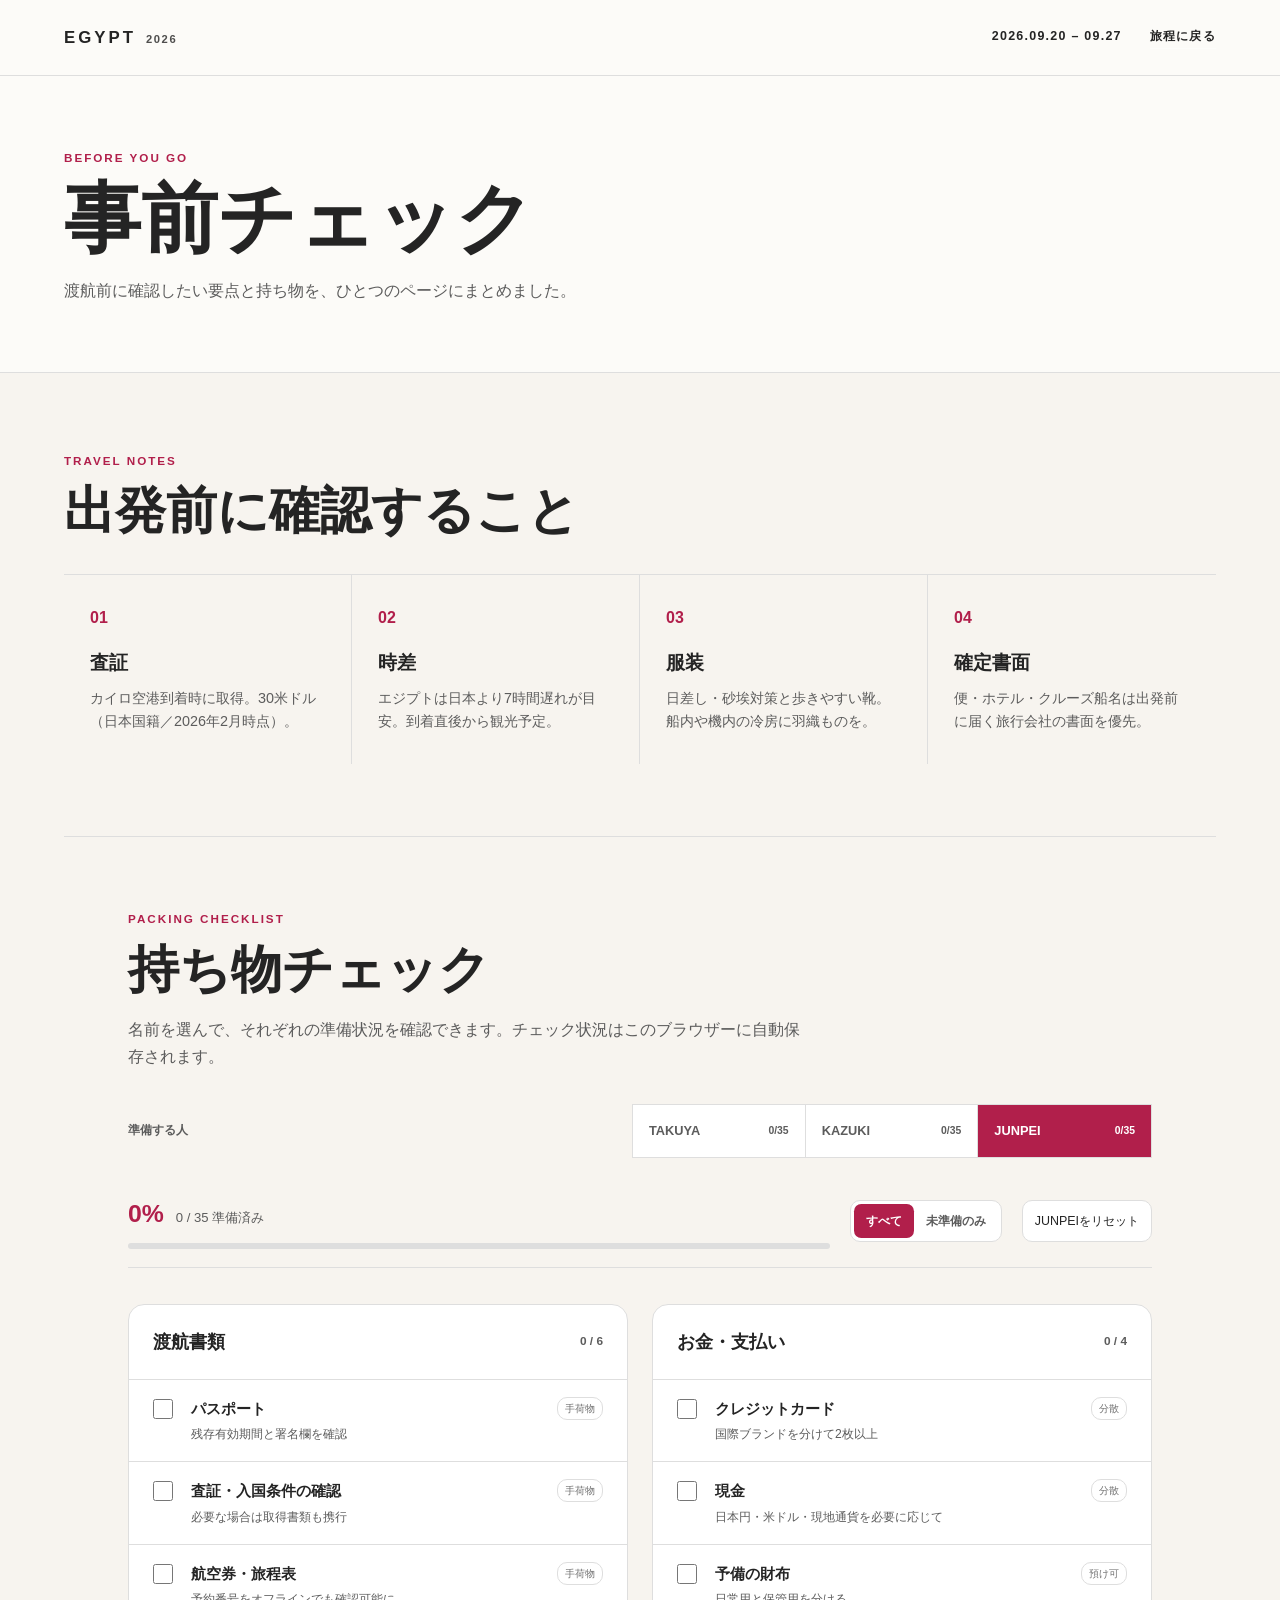
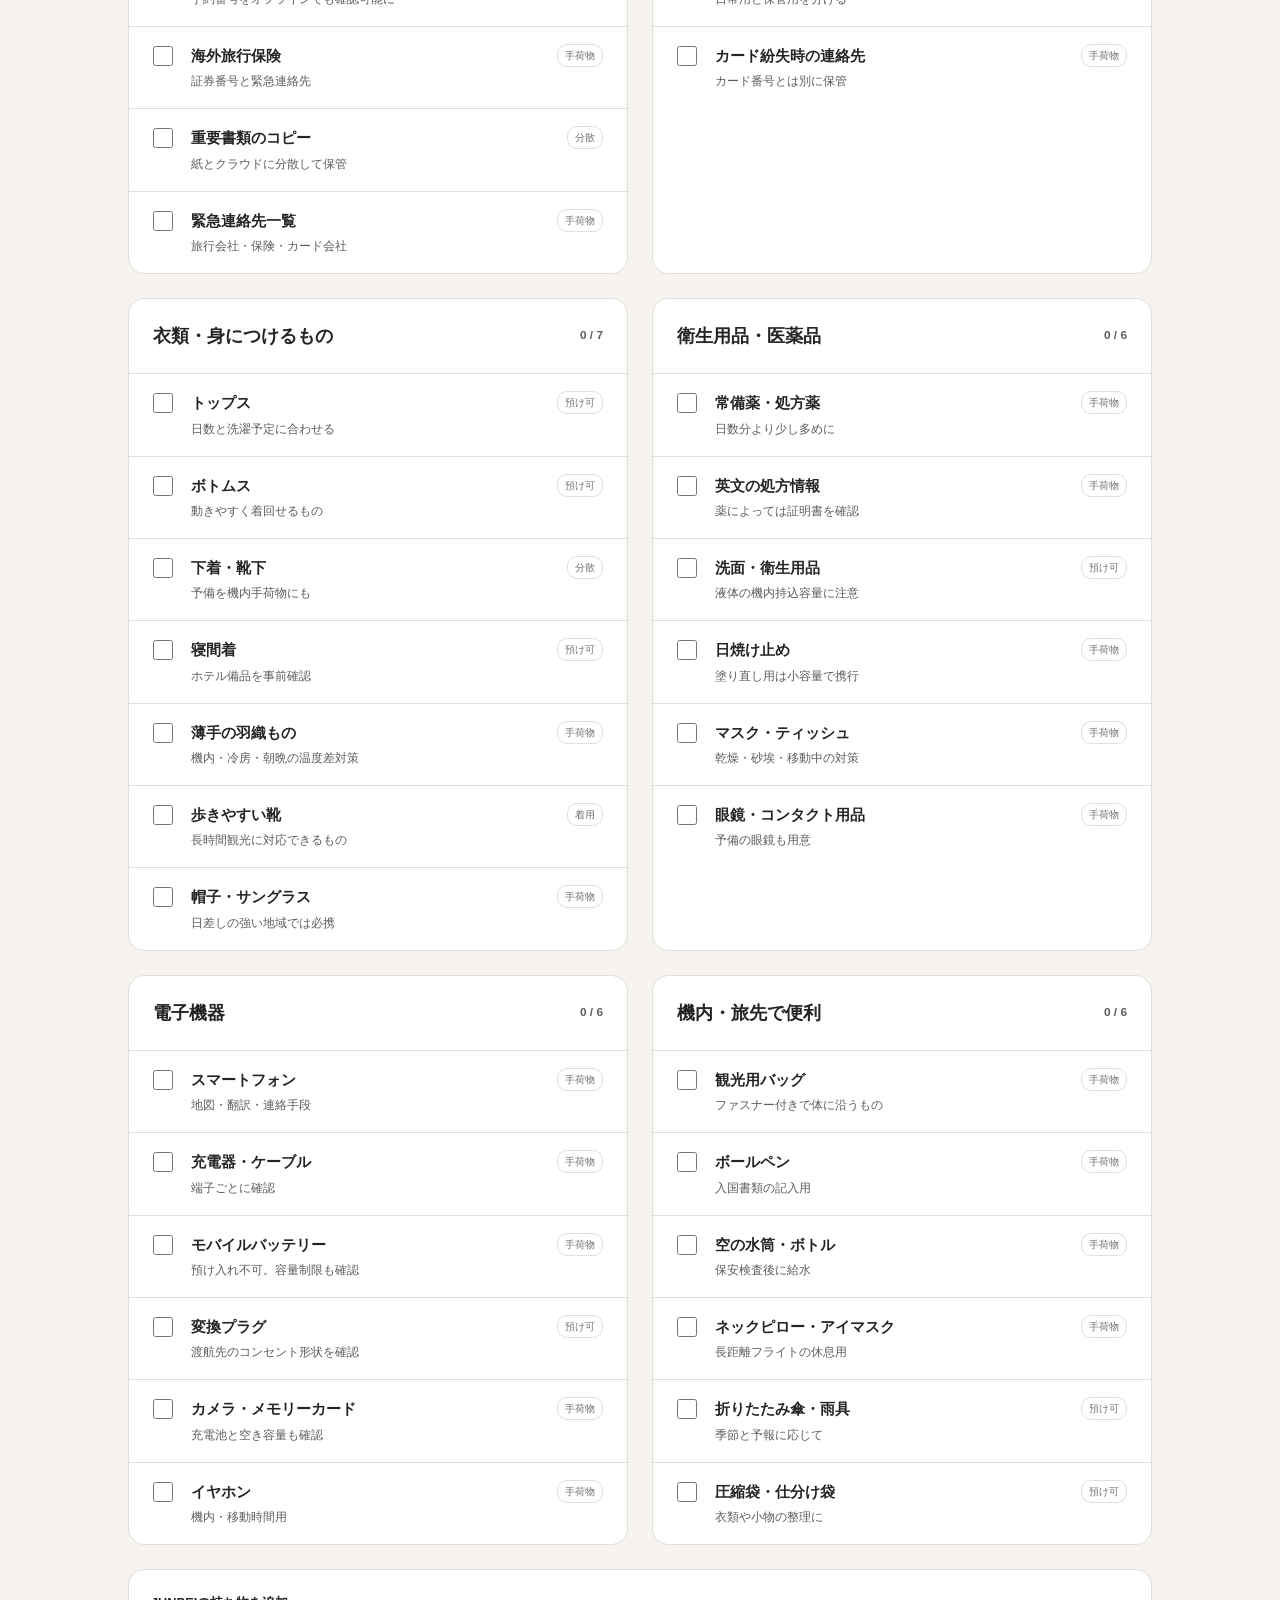
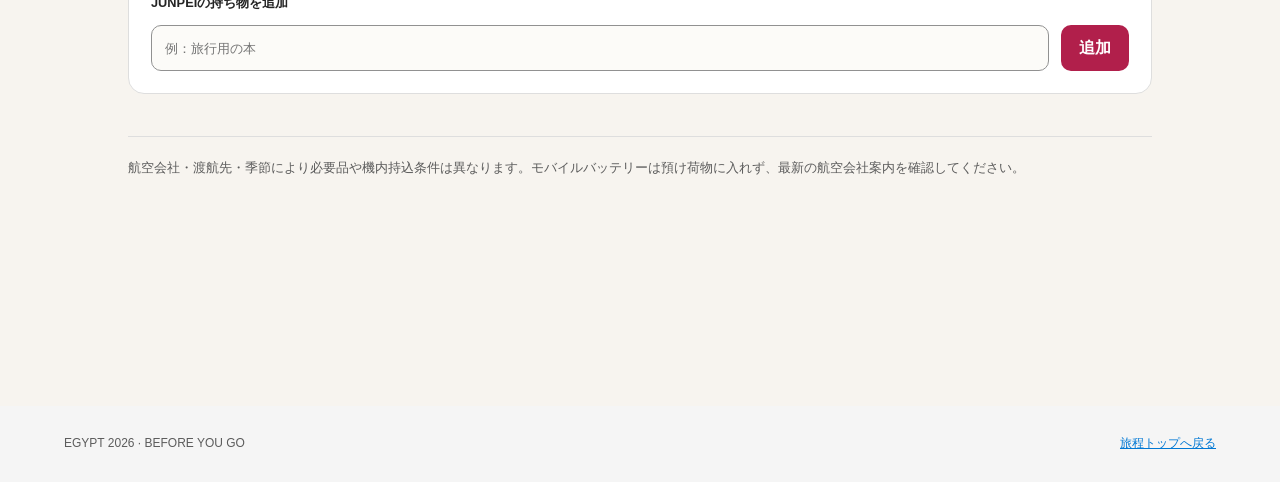
==== checklist.html @ bbb4e074 "Fix nested checklist section spacing" ====
<!doctype html>
<html lang="ja">
<head>
  <meta charset="UTF-8">
  <meta name="viewport" content="width=device-width, initial-scale=1.0">
  <meta name="theme-color" content="#f7f4ef">
  <meta name="apple-mobile-web-app-capable" content="yes">
  <meta name="apple-mobile-web-app-status-bar-style" content="default">
  <link rel="icon" type="image/png" sizes="32x32" href="assets/icons/favicon-32.png">
  <link rel="icon" type="image/png" sizes="48x48" href="assets/icons/favicon-48.png">
  <link rel="apple-touch-icon" sizes="180x180" href="assets/icons/apple-touch-icon.png">
  <link rel="manifest" href="site.webmanifest">
  <title>事前チェック | Egypt 2026</title>
  <style>
    :root {
      color-scheme: light;
      --cp-bg: #f7f4ef;
      --cp-bg-elevated: #fcfbf8;
      --cp-surface: #ffffff;
      --cp-surface-soft: #f5f5f5;
      --cp-border: #dedede;
      --cp-border-strong: #919191;
      --cp-text: #242424;
      --cp-text-muted: #5c5c5c;
      --cp-text-soft: #6f6f6f;
      --cp-accent: #b11f4b;
      --cp-accent-hover: #9a1a41;
      --cp-accent-soft: rgba(177, 31, 75, 0.08);
      --cp-accent-fg: #ffffff;
      --cp-success: #16a34a;
      --cp-danger: #dc2626;
      --cp-warning: #f59e0b;
      --cp-link: #0078d4;
      --cp-shadow: 0 18px 48px rgba(0, 0, 0, 0.12);
      --cp-overlay: rgba(255, 255, 255, 0.8);
      --cp-panel: rgba(255, 255, 255, 0.86);
      --cp-panel-strong: rgba(255, 255, 255, 0.96);
      --cp-sheen: rgba(255, 255, 255, 0.55);
      --cp-highlight: rgba(177, 31, 75, 0.12);
    }
  </style>
  <link rel="stylesheet" href="styles.css?v=20260817-7">
  <script src="checklist.js" defer></script>
</head>
<body class="checklist-page">
  <header class="checklist-header">
    <nav class="topbar" aria-label="メインナビゲーション">
      <a class="brand" href="index.html"><span>EGYPT</span><small>2026</small></a>
      <div class="topbar-meta">
        <span>2026.09.20 – 09.27</span>
        <a class="topbar-link" href="index.html#itinerary">旅程に戻る</a>
      </div>
    </nav>
    <div class="checklist-title">
      <p class="eyebrow">BEFORE YOU GO</p>
      <h1>事前チェック</h1>
      <p>渡航前に確認したい要点と持ち物を、ひとつのページにまとめました。</p>
    </div>
  </header>

  <main class="checklist-main">
    <section class="preflight-notes" aria-labelledby="preflight-title">
      <div class="section-heading compact">
        <p class="eyebrow">TRAVEL NOTES</p>
        <h2 id="preflight-title">出発前に確認すること</h2>
      </div>
      <div class="essential-grid">
        <article><span>01</span><h3>査証</h3><p>カイロ空港到着時に取得。30米ドル（日本国籍／2026年2月時点）。</p></article>
        <article><span>02</span><h3>時差</h3><p>エジプトは日本より7時間遅れが目安。到着直後から観光予定。</p></article>
        <article><span>03</span><h3>服装</h3><p>日差し・砂埃対策と歩きやすい靴。船内や機内の冷房に羽織ものを。</p></article>
        <article><span>04</span><h3>確定書面</h3><p>便・ホテル・クルーズ船名は出発前に届く旅行会社の書面を優先。</p></article>
      </div>
    </section>

    <section class="packing-checklist" aria-labelledby="packing-title">
      <div class="section-heading compact checklist-section-heading">
        <p class="eyebrow">PACKING CHECKLIST</p>
        <h2 id="packing-title">持ち物チェック</h2>
        <p>名前を選んで、それぞれの準備状況を確認できます。チェック状況はこのブラウザーに自動保存されます。</p>
      </div>
    <div class="traveler-selector">
      <span>準備する人</span>
      <div class="traveler-tabs" id="traveler-tabs" role="tablist" aria-label="準備する人を選択">
        <button type="button" role="tab" data-person="takuya">TAKUYA <small></small></button>
        <button type="button" role="tab" data-person="kazuki">KAZUKI <small></small></button>
        <button type="button" role="tab" data-person="junpei">JUNPEI <small></small></button>
      </div>
    </div>
    <div class="checklist-toolbar" id="packing-panel" role="tabpanel">
      <div class="progress">
        <div class="progress-copy"><strong id="progress-percent">0%</strong><span id="progress-count">0 / 0 準備済み</span></div>
        <div class="progress-track" aria-hidden="true"><div class="progress-bar" id="progress-bar"></div></div>
      </div>
      <div class="filter-group" aria-label="表示の絞り込み">
        <button class="filter-button" type="button" data-filter="all" aria-pressed="true">すべて</button>
        <button class="filter-button" type="button" data-filter="remaining" aria-pressed="false">未準備のみ</button>
      </div>
      <button class="reset-button" type="button" id="reset-checklist">リセット</button>
    </div>

    <div class="checklist-grid" id="checklist-grid"></div>
    <p class="empty-state" id="empty-state">すべて準備できました。</p>

    <form class="custom-panel" id="custom-form">
      <label for="custom-item" id="custom-label">自分用の持ち物を追加</label>
      <input id="custom-item" name="customItem" type="text" maxlength="50" placeholder="例：旅行用の本" autocomplete="off">
      <button class="add-button" type="submit">追加</button>
    </form>

    <p class="checklist-note">航空会社・渡航先・季節により必要品や機内持込条件は異なります。モバイルバッテリーは預け荷物に入れず、最新の航空会社案内を確認してください。</p>
    </section>
  </main>

  <footer>
    <p>EGYPT 2026 · BEFORE YOU GO</p>
    <p><a href="index.html">旅程トップへ戻る</a></p>
  </footer>
</body>
</html>
---- styles.css ----
* { box-sizing: border-box; }
:root { --page-gutter: max(24px, 5vw, calc((100vw - 1280px) / 2)); }
html { scroll-behavior: smooth; }
body {
  margin: 0;
  background: var(--cp-bg);
  color: var(--cp-text);
  font-family: "Segoe UI", Aptos, Calibri, -apple-system, BlinkMacSystemFont, sans-serif;
  line-height: 1.65;
}
button, a { font: inherit; }
button { color: inherit; }
a { color: inherit; }
img { display: block; max-width: 100%; }

.hero {
  position: relative;
  min-height: min(760px, 92vh);
  overflow: hidden;
  background: var(--cp-bg-elevated) url("assets/pyramids.jpg") center 42% / cover no-repeat;
  color: var(--cp-accent-fg);
}
.hero-shade {
  position: absolute;
  inset: 0;
  background: linear-gradient(90deg, var(--cp-overlay), transparent), linear-gradient(0deg, var(--cp-overlay), transparent);
  mix-blend-mode: multiply;
}
.topbar {
  position: relative;
  z-index: 2;
  display: flex;
  align-items: center;
  justify-content: space-between;
  min-height: 76px;
  padding: 0 var(--page-gutter);
  border-bottom: 1px solid var(--cp-sheen);
}
.brand { display: inline-flex; align-items: baseline; gap: 10px; text-decoration: none; font-weight: 800; }
.brand span { font-size: 1.05rem; letter-spacing: .18em; }
.brand small { font-size: .7rem; letter-spacing: .14em; opacity: .8; }
.topbar-meta { display: flex; gap: 28px; font-size: .78rem; font-weight: 700; letter-spacing: .1em; }
.topbar-link { padding-bottom: 2px; border-bottom: 1px solid var(--cp-sheen); text-decoration: none; }
.topbar-link:hover { border-color: var(--cp-accent-fg); }
.hero-content {
  position: relative;
  z-index: 2;
  width: min(calc(680px + var(--page-gutter)), 58vw);
  margin-left: auto;
  padding: clamp(28px, 4vh, 44px) var(--page-gutter) 140px 0;
  text-align: right;
}
.eyebrow { margin: 0 0 12px; color: var(--cp-accent); font-size: .73rem; font-weight: 800; letter-spacing: .17em; }
.hero .eyebrow { color: var(--cp-accent-fg); }
.hero h1 { margin: 0; font-size: clamp(4rem, 8vw, 7.4rem); line-height: .92; letter-spacing: 0; }
.hero h1 span { display: block; white-space: nowrap; }
.hero-copy { margin: 16px 0 0; font-size: clamp(1rem, 1.7vw, 1.35rem); font-weight: 600; line-height: 1.45; }
.hero-stats {
  position: absolute;
  z-index: 3;
  right: var(--page-gutter);
  bottom: 0;
  left: var(--page-gutter);
  display: grid;
  grid-template-columns: repeat(3, minmax(0, 1fr));
  background: var(--cp-panel-strong);
  color: var(--cp-text);
  border: 1px solid var(--cp-border);
}
.hero-stats > * { min-height: 104px; padding: 20px 24px; border-right: 1px solid var(--cp-border); }
.hero-stats > *:last-child { border-right: 0; }
.hero-stats div { display: flex; align-items: baseline; gap: 10px; }
.hero-stats strong { color: var(--cp-accent); font-size: 2rem; line-height: 1; }
.hero-stats span { color: var(--cp-text-muted); font-size: .85rem; font-weight: 700; }
.hero-stats a { display: flex; align-items: center; justify-content: space-between; background: var(--cp-panel-strong); color: var(--cp-text); font-weight: 800; text-decoration: none; }
.hero-stats a:nth-child(1) { color: #ffffff; background: #9a5b16; }
.hero-stats a:nth-child(2) { color: #ffffff; background: #176b70; }
.hero-stats a:nth-child(3) { color: var(--cp-accent-fg); background: var(--cp-accent); }
.hero-stats a:nth-child(1):hover { background: #7d4710; }
.hero-stats a:nth-child(2):hover { background: #10575b; }
.hero-stats a:nth-child(3):hover { background: var(--cp-accent-hover); }
.hero-stats a span { color: currentColor; }

.weather-panel { position: absolute; z-index: 3; right: var(--page-gutter); bottom: 120px; width: min(420px, 70vw); padding: 10px 12px 8px; background: var(--cp-panel); color: var(--cp-text); border: 1px solid var(--cp-border); backdrop-filter: blur(10px); }
.weather-heading { display: flex; align-items: center; justify-content: space-between; gap: 16px; margin-bottom: 8px; }
.weather-heading .eyebrow { margin: 0; color: var(--cp-accent); font-size: .57rem; }
.weather-heading h2 { margin: 1px 0 0; font-size: .9rem; line-height: 1.2; }
.weather-actions { display: flex; align-items: center; gap: 10px; }
.weather-actions > span, .weather-actions time { color: var(--cp-text-muted); font-size: .63rem; white-space: nowrap; }
.weather-actions time { color: var(--cp-text); font-weight: 800; }
.weather-refresh { display: inline-flex; align-items: center; gap: 5px; min-height: 30px; padding: 4px 8px; border: 1px solid var(--cp-border-strong); border-radius: .35rem; background: var(--cp-surface); font-size: .66rem; font-weight: 800; cursor: pointer; }
.weather-refresh:hover:not(:disabled) { border-color: var(--cp-accent); color: var(--cp-accent); }
.weather-refresh:disabled { opacity: .55; cursor: wait; }
.weather-refresh.is-loading span { animation: weather-spin .8s linear infinite; }
.weather-grid { display: grid; grid-template-columns: repeat(3, 1fr); border-top: 1px solid var(--cp-border); }
.weather-card { display: grid; grid-template-columns: 1fr auto; align-items: baseline; gap: 1px 10px; min-height: 45px; padding: 7px 10px; border-right: 1px solid var(--cp-border); }
.weather-card:last-child { border-right: 0; }
.weather-card span { color: var(--cp-accent); font-size: .55rem; font-weight: 800; letter-spacing: .1em; }
.weather-card strong { grid-row: 1 / 3; grid-column: 2; font-size: 1.35rem; line-height: 1; }
.weather-card p { margin: 0; color: var(--cp-text-muted); font-size: .63rem; }
.weather-card.is-unavailable strong { color: var(--cp-text-soft); }
.weather-source { margin: 3px 0 0; color: var(--cp-text-soft); font-size: .5rem; text-align: right; }
.weather-source a { color: var(--cp-link); }
@keyframes weather-spin { to { transform: rotate(360deg); } }

main > section { padding: 104px var(--page-gutter); }
.section-heading { max-width: 760px; margin-bottom: 52px; }
.section-heading.compact { margin-bottom: 34px; }
.section-heading h2 { margin: 0; font-size: clamp(2.1rem, 4vw, 3.6rem); line-height: 1.12; letter-spacing: 0; }
.section-heading > p:last-child { margin: 18px 0 0; color: var(--cp-text-muted); font-size: 1.02rem; }
.overview { background: var(--cp-bg-elevated); }
.route { position: relative; display: grid; grid-template-columns: repeat(8, 1fr); gap: 8px; padding: 28px 0 38px; }
.route::before { content: ""; position: absolute; top: 54px; right: 4%; left: 4%; height: 2px; background: var(--cp-border-strong); }
.route-stop { position: relative; z-index: 1; border: 0; background: transparent; text-align: center; cursor: pointer; }
.route-stop::before { content: ""; display: block; width: 20px; height: 20px; margin: 16px auto 18px; border: 5px solid var(--cp-bg-elevated); border-radius: 50%; background: var(--cp-accent); box-shadow: 0 0 0 1px var(--cp-border-strong); }
.route-stop span { display: block; color: var(--cp-text-soft); font-size: .68rem; font-weight: 800; letter-spacing: .08em; }
.route-stop strong { display: block; margin-top: 3px; font-size: .83rem; }
.route-stop:hover strong, .route-stop:focus-visible strong { color: var(--cp-accent); }
.overview-bands { display: grid; grid-template-columns: repeat(3, 1fr); border-top: 1px solid var(--cp-border); border-bottom: 1px solid var(--cp-border); }
.overview-bands article { padding: 30px; border-right: 1px solid var(--cp-border); }
.overview-bands article:last-child { border-right: 0; }
.overview-bands span { color: var(--cp-accent); font-size: .68rem; font-weight: 800; letter-spacing: .16em; }
.overview-bands strong { display: block; margin-top: 8px; font-size: 1.05rem; }
.overview-bands p { margin: 8px 0 0; color: var(--cp-text-muted); font-size: .9rem; }

.itinerary { padding-bottom: 56px; }
.date-strip { display: grid; grid-template-columns: repeat(8, 1fr); border: 1px solid var(--cp-border); background: var(--cp-surface); }
.date-button { min-width: 0; padding: 18px 8px; border: 0; border-right: 1px solid var(--cp-border); background: transparent; cursor: pointer; }
.date-button:last-child { border-right: 0; }
.date-button span { display: block; color: var(--cp-text-muted); font-size: .68rem; font-weight: 700; }
.date-button strong { display: block; margin: 4px 0 2px; font-size: 1rem; }
.date-button small { color: var(--cp-text-soft); font-size: .7rem; }
.date-button:hover { background: var(--cp-accent-soft); }
.date-button[aria-selected="true"] { background: var(--cp-accent); color: var(--cp-accent-fg); }
.date-button[aria-selected="true"] span, .date-button[aria-selected="true"] small { color: var(--cp-accent-fg); }
.day-stage { padding-top: 56px; }
.day-intro { display: grid; grid-template-columns: 110px minmax(0, 760px); gap: 30px; align-items: start; margin-bottom: 42px; }
.day-number { color: var(--cp-accent); font-size: 4.8rem; font-weight: 800; line-height: .82; }
.day-location { margin: 0 0 6px; color: var(--cp-accent); font-size: .75rem; font-weight: 800; letter-spacing: .13em; }
.day-intro h3 { margin: 0; font-size: clamp(2rem, 3.6vw, 3.35rem); line-height: 1.15; }
.day-intro h3 + p { max-width: 680px; margin: 14px 0 0; color: var(--cp-text-muted); }
.day-layout { display: grid; grid-template-columns: minmax(0, 1.1fr) minmax(340px, .9fr); gap: clamp(40px, 6vw, 90px); }
.timeline { position: relative; padding-left: 32px; }
.timeline::before { content: ""; position: absolute; top: 12px; bottom: 18px; left: 7px; width: 1px; background: var(--cp-border-strong); }
.timeline-item { position: relative; display: grid; grid-template-columns: 82px 1fr; gap: 20px; min-height: 105px; padding-bottom: 28px; }
.timeline-item::before { content: ""; position: absolute; top: 7px; left: -30px; width: 11px; height: 11px; border: 3px solid var(--cp-bg); border-radius: 50%; background: var(--cp-accent); box-shadow: 0 0 0 1px var(--cp-accent); }
.timeline-time { color: var(--cp-accent); font-size: .78rem; font-weight: 800; }
.timeline-body h4 { margin: 0; font-size: 1.05rem; }
.timeline-body p { margin: 6px 0 0; color: var(--cp-text-muted); font-size: .9rem; }
.place-button { display: inline-flex; align-items: center; gap: 8px; margin-top: 12px; padding: 8px 12px; border: 1px solid var(--cp-border-strong); border-radius: .625rem; background: var(--cp-surface); color: var(--cp-accent); font-size: .78rem; font-weight: 800; cursor: pointer; }
.place-button:hover { border-color: var(--cp-accent); background: var(--cp-accent-soft); }
.day-aside { position: sticky; top: 24px; align-self: start; min-width: 0; }
.day-image { margin: 0; }
.day-image img { width: 100%; aspect-ratio: 4 / 3; object-fit: cover; }
.day-image figcaption { padding: 12px 2px; color: var(--cp-text-muted); font-size: .78rem; }
.day-facts { display: grid; grid-template-columns: repeat(2, 1fr); margin-top: 18px; border: 1px solid var(--cp-border); background: var(--cp-surface); }
.fact { min-height: 100px; padding: 18px; border-right: 1px solid var(--cp-border); }
.fact:last-child { border-right: 0; }
.fact span { color: var(--cp-accent); font-size: .65rem; font-weight: 800; letter-spacing: .12em; }
.fact strong { display: block; margin-top: 7px; font-size: .88rem; }
.day-nav { display: flex; align-items: center; justify-content: space-between; margin-top: 40px; padding-top: 24px; border-top: 1px solid var(--cp-border); }
.nav-button { padding: 10px 14px; border: 1px solid var(--cp-border); border-radius: .625rem; background: var(--cp-surface); cursor: pointer; }
.nav-button:hover:not(:disabled) { border-color: var(--cp-accent); color: var(--cp-accent); }
.nav-button:disabled { opacity: .35; cursor: default; }
#day-progress { color: var(--cp-text-muted); font-size: .78rem; font-weight: 700; }

.essential-grid { display: grid; grid-template-columns: repeat(4, 1fr); border-top: 1px solid var(--cp-border); }
.essential-grid article { padding: 30px 26px; border-right: 1px solid var(--cp-border); }
.essential-grid article:last-child { border-right: 0; }
.essential-grid span { color: var(--cp-accent); font-weight: 800; }
.essential-grid h3 { margin: 16px 0 8px; font-size: 1.2rem; }
.essential-grid p { margin: 0; color: var(--cp-text-muted); font-size: .9rem; }
footer { display: flex; justify-content: space-between; gap: 24px; padding: 28px var(--page-gutter); background: var(--cp-surface-soft); color: var(--cp-text-muted); font-size: .75rem; }
footer p { margin: 0; }
footer a { color: var(--cp-link); }

.checklist-page { min-height: 100vh; background: var(--cp-bg); }
.checklist-header { padding: 0 var(--page-gutter) 68px; background: var(--cp-bg-elevated); border-bottom: 1px solid var(--cp-border); }
.checklist-header .topbar { margin: 0 calc(var(--page-gutter) * -1); color: var(--cp-text); border-color: var(--cp-border); }
.checklist-header .topbar-link:hover { border-color: var(--cp-accent); color: var(--cp-accent); }
.checklist-title { max-width: 820px; padding-top: 72px; }
.checklist-title h1 { margin: 0; font-size: clamp(2.8rem, 6vw, 5.4rem); line-height: 1.02; }
.checklist-title > p:last-child { max-width: 620px; margin: 20px 0 0; color: var(--cp-text-muted); }
.checklist-main { padding: 44px var(--page-gutter) 104px; }
.preflight-notes { padding: 34px 0 72px; }
.packing-checklist { padding-top: 72px; border-top: 1px solid var(--cp-border); }
.checklist-section-heading > p:last-child { max-width: 680px; }
.traveler-selector { display: flex; align-items: center; justify-content: space-between; gap: 24px; margin-bottom: 18px; }
.traveler-selector > span { color: var(--cp-text-muted); font-size: .78rem; font-weight: 800; }
.traveler-tabs { display: grid; grid-template-columns: repeat(3, minmax(120px, 1fr)); width: min(100%, 520px); border: 1px solid var(--cp-border); background: var(--cp-surface); }
.traveler-tabs button { display: flex; align-items: center; justify-content: space-between; gap: 12px; min-height: 52px; padding: 10px 16px; border: 0; border-right: 1px solid var(--cp-border); background: transparent; color: var(--cp-text-muted); font-size: .8rem; font-weight: 800; cursor: pointer; }
.traveler-tabs button:last-child { border-right: 0; }
.traveler-tabs button:hover { background: var(--cp-accent-soft); color: var(--cp-accent); }
.traveler-tabs button[aria-selected="true"] { background: var(--cp-accent); color: var(--cp-accent-fg); }
.traveler-tabs small { font-size: .65rem; font-weight: 700; }
.checklist-toolbar { position: sticky; z-index: 4; top: 0; display: grid; grid-template-columns: minmax(220px, 1fr) auto auto; gap: 20px; align-items: center; padding: 18px 0; background: var(--cp-bg); border-bottom: 1px solid var(--cp-border); }
.progress-copy { display: flex; align-items: baseline; gap: 12px; }
.progress-copy strong { color: var(--cp-accent); font-size: 1.55rem; }
.progress-copy span { color: var(--cp-text-muted); font-size: .82rem; }
.progress-track { height: 6px; margin-top: 8px; overflow: hidden; border-radius: .625rem; background: var(--cp-border); }
.progress-bar { width: 0; height: 100%; background: var(--cp-accent); transition: width .2s ease; }
.filter-group { display: flex; padding: 3px; border: 1px solid var(--cp-border); border-radius: .625rem; background: var(--cp-surface); }
.filter-button { padding: 7px 12px; border: 0; border-radius: .45rem; background: transparent; color: var(--cp-text-muted); font-size: .78rem; font-weight: 700; cursor: pointer; }
.filter-button[aria-pressed="true"] { background: var(--cp-accent); color: var(--cp-accent-fg); }
.reset-button { padding: 10px 12px; border: 1px solid var(--cp-border); border-radius: .625rem; background: var(--cp-surface); font-size: .78rem; cursor: pointer; }
.reset-button:hover { border-color: var(--cp-danger); color: var(--cp-danger); }
.checklist-grid { display: grid; grid-template-columns: repeat(auto-fit, minmax(min(100%, 420px), 1fr)); gap: 24px; margin-top: 36px; }
.checklist-group { min-width: 0; border: 1px solid var(--cp-border); border-radius: 16px; background: var(--cp-surface); overflow: hidden; }
.checklist-group header { display: flex; align-items: center; justify-content: space-between; padding: 22px 24px; border-bottom: 1px solid var(--cp-border); }
.checklist-group h2 { margin: 0; font-size: 1.15rem; }
.group-count { color: var(--cp-text-muted); font-size: .74rem; font-weight: 700; }
.check-items { display: grid; }
.check-item { display: grid; grid-template-columns: 26px minmax(0, 1fr) auto; gap: 12px; align-items: start; min-height: 60px; padding: 17px 24px; border-bottom: 1px solid var(--cp-border); cursor: pointer; }
.check-item:last-child { border-bottom: 0; }
.check-item:hover { background: var(--cp-accent-soft); }
.check-item input { width: 20px; height: 20px; margin: 2px 0 0; accent-color: var(--cp-accent); }
.check-item > span:not(.bag) { min-width: 0; overflow-wrap: anywhere; }
.check-item strong { display: block; font-size: .92rem; }
.check-item small { display: block; margin-top: 3px; color: var(--cp-text-muted); font-size: .76rem; }
.check-item .bag { padding: 2px 7px; border: 1px solid var(--cp-border); border-radius: .625rem; color: var(--cp-text-soft); font-size: .65rem; white-space: nowrap; }
.check-item:has(input:checked) strong { color: var(--cp-text-muted); text-decoration: line-through; }
.check-item.is-hidden { display: none; }
.custom-panel { display: grid; grid-template-columns: 1fr auto; gap: 12px; margin-top: 24px; padding: 22px; border: 1px solid var(--cp-border); border-radius: 16px; background: var(--cp-surface); }
.custom-panel label { grid-column: 1 / -1; font-size: .8rem; font-weight: 800; }
.custom-panel input { min-width: 0; padding: 11px 13px; border: 1px solid var(--cp-border-strong); border-radius: .625rem; background: var(--cp-bg-elevated); color: var(--cp-text); }
.add-button { padding: 10px 18px; border: 0; border-radius: .625rem; background: var(--cp-accent); color: var(--cp-accent-fg); font-weight: 800; cursor: pointer; }
.add-button:hover { background: var(--cp-accent-hover); }
.empty-state { display: none; padding: 56px 20px; text-align: center; color: var(--cp-text-muted); }
.empty-state.is-visible { display: block; }
.checklist-note { margin: 42px 0 0; padding: 20px 0; border-top: 1px solid var(--cp-border); color: var(--cp-text-muted); font-size: .8rem; }

.place-dialog { width: min(1040px, calc(100vw - 32px)); max-height: calc(100vh - 32px); padding: 0; overflow: hidden; border: 1px solid var(--cp-border); border-radius: 16px; background: var(--cp-surface); color: var(--cp-text); box-shadow: var(--cp-shadow); }
.place-dialog::backdrop { background: var(--cp-overlay); backdrop-filter: blur(6px); }
.place-dialog[open] { display: grid; grid-template-columns: minmax(300px, .85fr) minmax(0, 1.15fr); }
.dialog-close { position: absolute; z-index: 2; top: 14px; right: 14px; width: 42px; height: 42px; border: 1px solid var(--cp-border); border-radius: 50%; background: var(--cp-panel-strong); font-size: 1.5rem; line-height: 1; cursor: pointer; }
.dialog-close:hover { background: var(--cp-accent); color: var(--cp-accent-fg); }
.dialog-media { position: relative; min-height: 620px; background: var(--cp-surface-soft); }
.dialog-media img { width: 100%; height: 100%; object-fit: cover; }
.dialog-credit { position: absolute; right: 10px; bottom: 10px; left: 10px; padding: 7px 9px; background: rgba(0, 0, 0, .7); color: #ffffff; font-size: .62rem; line-height: 1.35; text-decoration: none; }
.dialog-credit:hover { text-decoration: underline; }
.dialog-content { overflow-y: auto; padding: clamp(36px, 5vw, 64px); }
.dialog-content h2 { margin: 0; font-size: clamp(2rem, 4vw, 3.3rem); line-height: 1.12; }
.place-description { margin: 20px 0 0; color: var(--cp-text-muted); font-size: 1rem; }
.place-section { margin-top: 34px; padding-top: 24px; border-top: 1px solid var(--cp-border); }
.place-section h3 { margin: 0 0 12px; font-size: .8rem; letter-spacing: .1em; }
.place-section ul { display: grid; gap: 10px; margin: 0; padding-left: 20px; }
.place-meta { display: grid; grid-template-columns: repeat(2, 1fr); margin-top: 34px; border: 1px solid var(--cp-border); }
.place-meta div { padding: 16px; border-right: 1px solid var(--cp-border); }
.place-meta div:last-child { border-right: 0; }
.place-meta span { display: block; color: var(--cp-accent); font-size: .65rem; font-weight: 800; letter-spacing: .1em; }
.place-meta strong { display: block; margin-top: 5px; font-size: .85rem; }

:focus-visible { outline: 3px solid var(--cp-link); outline-offset: 3px; }
body.dialog-open { overflow: hidden; }

@media (max-width: 900px) {
  .topbar-meta span:last-child { display: none; }
  .hero { min-height: 760px; }
  .hero-content { width: min(620px, 72vw); }
  .hero-stats { right: 24px; left: 24px; grid-template-columns: repeat(3, 1fr); }
  .route { grid-template-columns: repeat(4, 1fr); row-gap: 22px; }
  .route::before { display: none; }
  .route-stop::before { margin-top: 8px; }
  .overview-bands { grid-template-columns: 1fr; }
  .overview-bands article { border-right: 0; border-bottom: 1px solid var(--cp-border); }
  .date-strip { grid-template-columns: repeat(4, 1fr); }
  .date-button:nth-child(4) { border-right: 0; }
  .date-button:nth-child(-n+4) { border-bottom: 1px solid var(--cp-border); }
  .day-layout { grid-template-columns: 1fr; }
  .day-aside { position: static; }
  .essential-grid { grid-template-columns: repeat(2, 1fr); }
  .essential-grid article { border-bottom: 1px solid var(--cp-border); }
  .essential-grid article:nth-child(2n) { border-right: 0; }
  .essential-grid article:nth-last-child(-n+2) { border-bottom: 0; }
  .checklist-grid { grid-template-columns: 1fr; }
  .place-dialog[open] { grid-template-columns: 1fr; overflow-y: auto; }
  .dialog-media { min-height: 280px; max-height: 38vh; }
  .dialog-content { overflow: visible; }
}

@media (max-width: 560px) {
  .topbar { padding: 0 20px; }
  .topbar-meta { font-size: .66rem; }
  .topbar-meta > span { display: none; }
  .hero { min-height: 620px; background-position: 45% 42%; }
  .hero-content { width: 100%; margin-left: 0; padding: 32px 18px 120px 70px; }
  .hero h1 { font-size: clamp(2.7rem, 13vw, 3.2rem); }
  .hero-copy { font-size: .92rem; }
  .hero-stats { right: 16px; left: 16px; grid-template-columns: repeat(3, 1fr); }
  .hero-stats > * { min-height: 82px; padding: 15px 10px; }
  .hero-stats a { align-items: flex-start; font-size: .75rem; }
  .hero-stats a span { display: inline; font-size: .65rem; }
  .weather-panel { right: 16px; bottom: 98px; left: 16px; width: auto; padding: 9px 10px 7px; }
  .weather-heading { gap: 8px; margin-bottom: 6px; }
  .weather-heading h2 { font-size: .78rem; }
  .weather-actions { gap: 6px; }
  .weather-actions > span { display: none; }
  .weather-actions time { font-size: .58rem; }
  .weather-refresh { min-height: 27px; padding: 3px 7px; }
  .weather-card { min-width: 0; min-height: 42px; padding: 6px 7px; }
  .weather-card strong { font-size: 1.1rem; }
  .weather-card p { overflow: hidden; font-size: .57rem; text-overflow: ellipsis; white-space: nowrap; }
  main > section { padding: 76px 20px; }
  .section-heading { margin-bottom: 36px; }
  .route { grid-template-columns: repeat(2, 1fr); }
  .date-strip { margin: 0 -20px; border-right: 0; border-left: 0; }
  .date-button { padding: 14px 5px; }
  .day-intro { grid-template-columns: 64px 1fr; gap: 16px; }
  .day-number { font-size: 3.2rem; }
  .timeline { padding-left: 25px; }
  .timeline-item { grid-template-columns: 64px 1fr; gap: 12px; }
  .timeline-item::before { left: -23px; }
  .day-facts { grid-template-columns: 1fr; }
  .fact { border-right: 0; border-bottom: 1px solid var(--cp-border); }
  .fact:last-child { border-bottom: 0; }
  .essential-grid { grid-template-columns: 1fr; }
  .essential-grid article { border-right: 0; border-bottom: 1px solid var(--cp-border); }
  .essential-grid article:last-child { border-bottom: 0; }
  footer { display: block; }
  footer p + p { margin-top: 8px; }
  .checklist-header { padding-bottom: 48px; }
  .checklist-title { padding-top: 52px; }
  .checklist-main { padding: 22px 20px 76px; }
  .preflight-notes { padding: 28px 0 52px; }
  .preflight-notes .section-heading h2 { font-size: clamp(1.6rem, 7.4vw, 2rem); white-space: nowrap; }
  .packing-checklist { padding-top: 52px; }
  .traveler-selector { display: block; }
  .traveler-selector > span { display: block; margin-bottom: 8px; }
  .traveler-tabs { grid-template-columns: repeat(3, minmax(0, 1fr)); width: 100%; }
  .traveler-tabs button { display: block; min-width: 0; padding: 9px 6px; text-align: center; }
  .traveler-tabs small { display: block; margin-top: 2px; }
  .checklist-toolbar { grid-template-columns: 1fr auto; gap: 12px; }
  .progress { grid-column: 1 / -1; }
  .filter-group { justify-self: start; }
  .filter-button { padding: 7px 10px; }
  .checklist-group header, .check-item { padding-right: 18px; padding-left: 18px; }
  .place-dialog { width: calc(100vw - 16px); max-height: calc(100vh - 16px); }
  .dialog-content { padding: 32px 24px; }
}

@media (prefers-reduced-motion: reduce) {
  html { scroll-behavior: auto; }
}
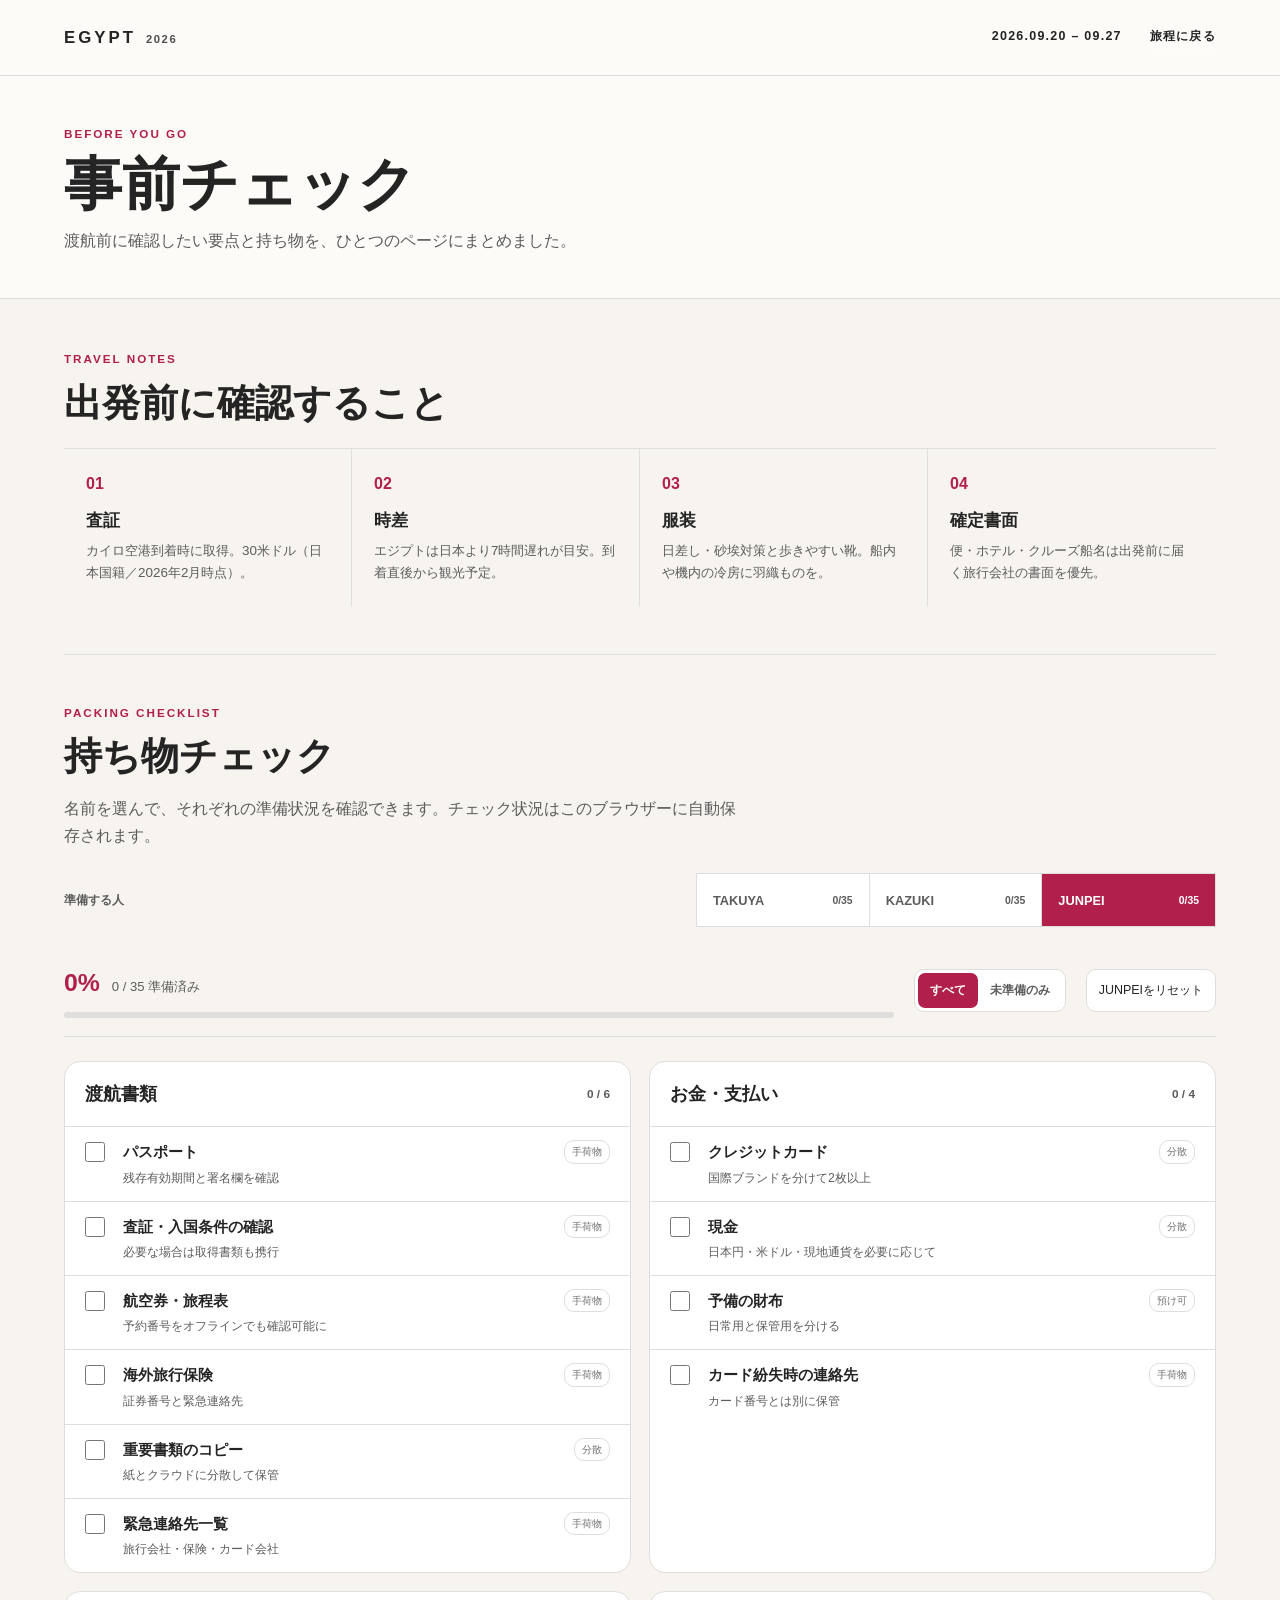
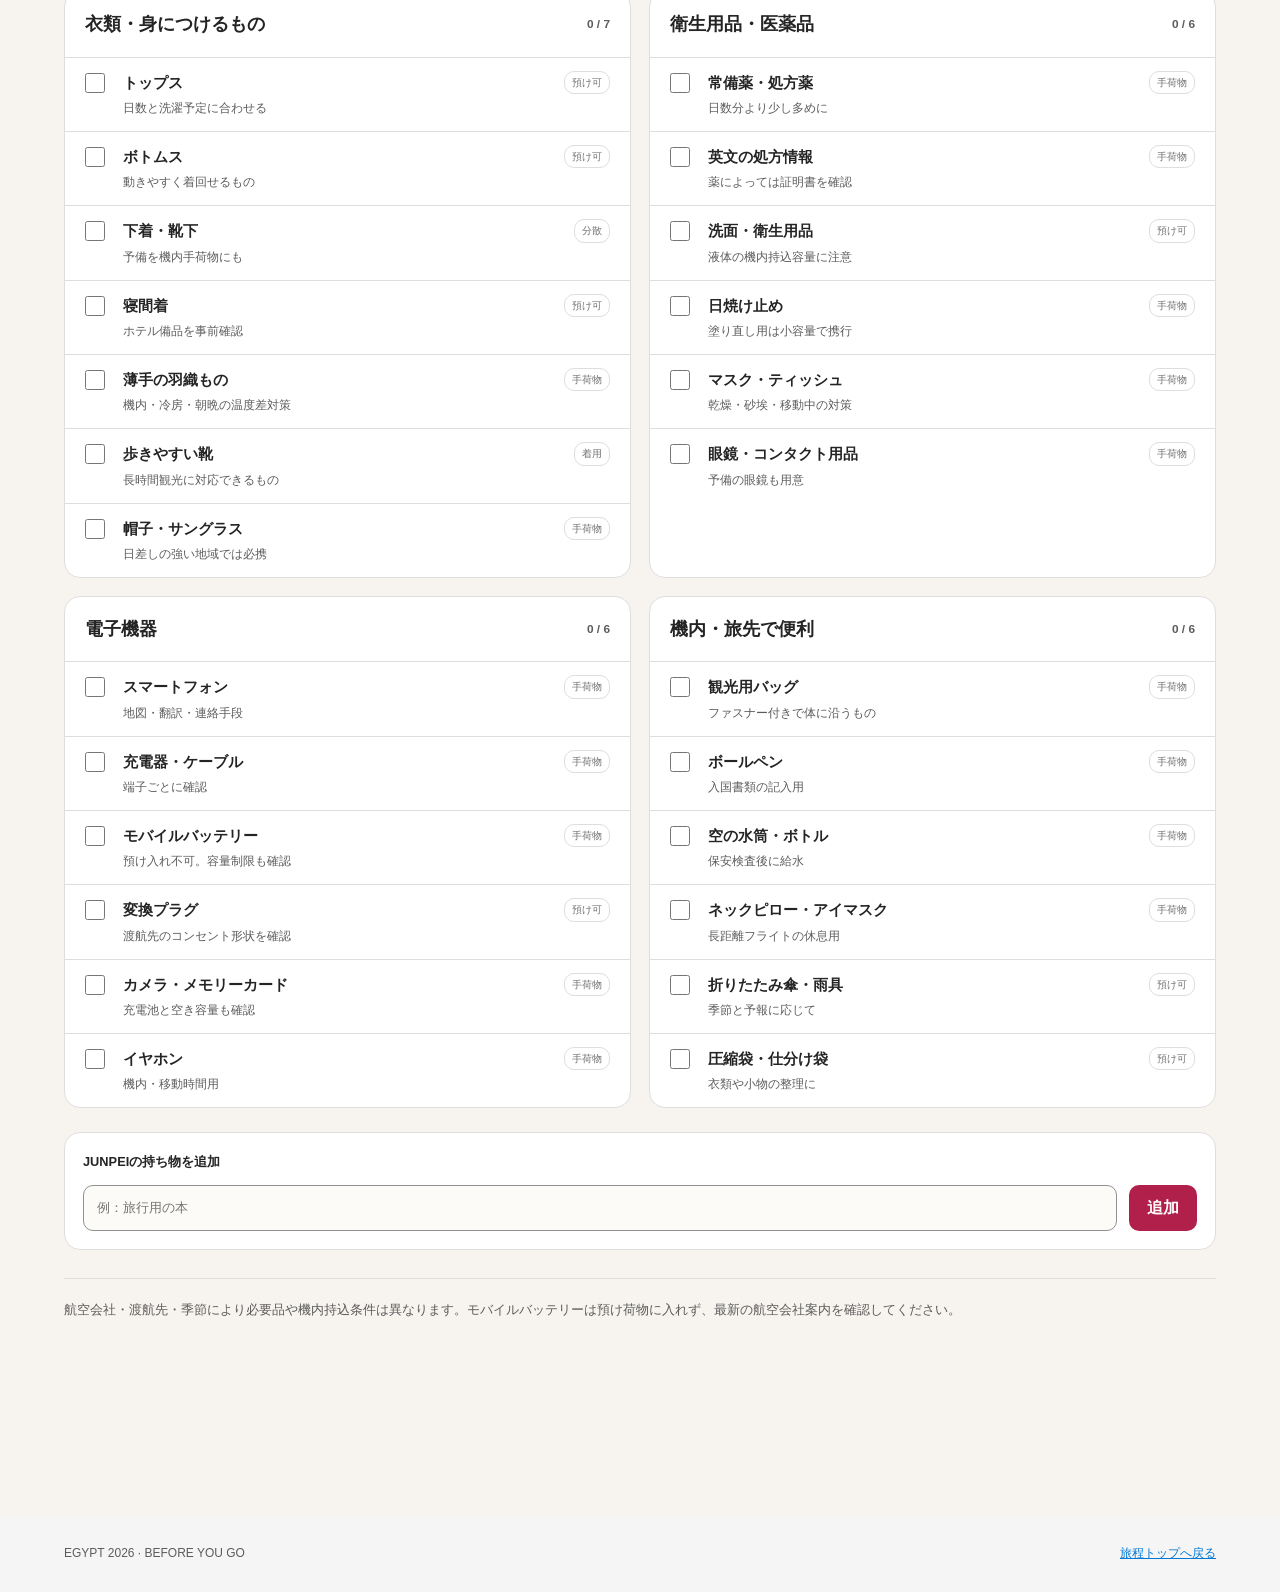
==== commit adf0e042: "Refine checklist page density" ====
--- a/checklist.html
+++ b/checklist.html
@@ -39,7 +39,7 @@
       --cp-highlight: rgba(177, 31, 75, 0.12);
     }
   </style>
-  <link rel="stylesheet" href="styles.css?v=20260817-7">
+  <link rel="stylesheet" href="styles.css?v=20260817-8">
   <script src="checklist.js" defer></script>
 </head>
 <body class="checklist-page">
--- a/styles.css
+++ b/styles.css
@@ -165,25 +165,28 @@
 #day-progress { color: var(--cp-text-muted); font-size: .78rem; font-weight: 700; }
 
 .essential-grid { display: grid; grid-template-columns: repeat(4, 1fr); border-top: 1px solid var(--cp-border); }
-.essential-grid article { padding: 30px 26px; border-right: 1px solid var(--cp-border); }
+.essential-grid article { padding: 22px; border-right: 1px solid var(--cp-border); }
 .essential-grid article:last-child { border-right: 0; }
 .essential-grid span { color: var(--cp-accent); font-weight: 800; }
-.essential-grid h3 { margin: 16px 0 8px; font-size: 1.2rem; }
-.essential-grid p { margin: 0; color: var(--cp-text-muted); font-size: .9rem; }
+.essential-grid h3 { margin: 10px 0 5px; font-size: 1.05rem; }
+.essential-grid p { margin: 0; color: var(--cp-text-muted); font-size: .84rem; }
 footer { display: flex; justify-content: space-between; gap: 24px; padding: 28px var(--page-gutter); background: var(--cp-surface-soft); color: var(--cp-text-muted); font-size: .75rem; }
 footer p { margin: 0; }
 footer a { color: var(--cp-link); }
 
 .checklist-page { min-height: 100vh; background: var(--cp-bg); }
-.checklist-header { padding: 0 var(--page-gutter) 68px; background: var(--cp-bg-elevated); border-bottom: 1px solid var(--cp-border); }
+.checklist-header { padding: 0 var(--page-gutter) 44px; background: var(--cp-bg-elevated); border-bottom: 1px solid var(--cp-border); }
 .checklist-header .topbar { margin: 0 calc(var(--page-gutter) * -1); color: var(--cp-text); border-color: var(--cp-border); }
 .checklist-header .topbar-link:hover { border-color: var(--cp-accent); color: var(--cp-accent); }
-.checklist-title { max-width: 820px; padding-top: 72px; }
-.checklist-title h1 { margin: 0; font-size: clamp(2.8rem, 6vw, 5.4rem); line-height: 1.02; }
-.checklist-title > p:last-child { max-width: 620px; margin: 20px 0 0; color: var(--cp-text-muted); }
-.checklist-main { padding: 44px var(--page-gutter) 104px; }
-.preflight-notes { padding: 34px 0 72px; }
-.packing-checklist { padding-top: 72px; border-top: 1px solid var(--cp-border); }
+.checklist-title { max-width: 820px; padding-top: 48px; }
+.checklist-title h1 { margin: 0; font-size: clamp(2.5rem, 4.5vw, 4.2rem); line-height: 1.02; }
+.checklist-title > p:last-child { max-width: 620px; margin: 14px 0 0; color: var(--cp-text-muted); }
+.checklist-main { padding: 28px var(--page-gutter) 72px; }
+.checklist-main > section { padding-right: 0; padding-left: 0; }
+.preflight-notes { padding: 22px 0 48px; }
+.packing-checklist { padding-top: 48px; border-top: 1px solid var(--cp-border); }
+.checklist-page .section-heading { margin-bottom: 24px; }
+.checklist-page .section-heading h2 { font-size: clamp(1.8rem, 3vw, 2.7rem); }
 .checklist-section-heading > p:last-child { max-width: 680px; }
 .traveler-selector { display: flex; align-items: center; justify-content: space-between; gap: 24px; margin-bottom: 18px; }
 .traveler-selector > span { color: var(--cp-text-muted); font-size: .78rem; font-weight: 800; }
@@ -204,13 +207,13 @@
 .filter-button[aria-pressed="true"] { background: var(--cp-accent); color: var(--cp-accent-fg); }
 .reset-button { padding: 10px 12px; border: 1px solid var(--cp-border); border-radius: .625rem; background: var(--cp-surface); font-size: .78rem; cursor: pointer; }
 .reset-button:hover { border-color: var(--cp-danger); color: var(--cp-danger); }
-.checklist-grid { display: grid; grid-template-columns: repeat(auto-fit, minmax(min(100%, 420px), 1fr)); gap: 24px; margin-top: 36px; }
+.checklist-grid { display: grid; grid-template-columns: repeat(auto-fit, minmax(min(100%, 420px), 1fr)); gap: 18px; margin-top: 24px; }
 .checklist-group { min-width: 0; border: 1px solid var(--cp-border); border-radius: 16px; background: var(--cp-surface); overflow: hidden; }
-.checklist-group header { display: flex; align-items: center; justify-content: space-between; padding: 22px 24px; border-bottom: 1px solid var(--cp-border); }
+.checklist-group header { display: flex; align-items: center; justify-content: space-between; padding: 17px 20px; border-bottom: 1px solid var(--cp-border); }
 .checklist-group h2 { margin: 0; font-size: 1.15rem; }
 .group-count { color: var(--cp-text-muted); font-size: .74rem; font-weight: 700; }
 .check-items { display: grid; }
-.check-item { display: grid; grid-template-columns: 26px minmax(0, 1fr) auto; gap: 12px; align-items: start; min-height: 60px; padding: 17px 24px; border-bottom: 1px solid var(--cp-border); cursor: pointer; }
+.check-item { display: grid; grid-template-columns: 26px minmax(0, 1fr) auto; gap: 12px; align-items: start; min-height: 54px; padding: 13px 20px; border-bottom: 1px solid var(--cp-border); cursor: pointer; }
 .check-item:last-child { border-bottom: 0; }
 .check-item:hover { background: var(--cp-accent-soft); }
 .check-item input { width: 20px; height: 20px; margin: 2px 0 0; accent-color: var(--cp-accent); }
@@ -220,14 +223,14 @@
 .check-item .bag { padding: 2px 7px; border: 1px solid var(--cp-border); border-radius: .625rem; color: var(--cp-text-soft); font-size: .65rem; white-space: nowrap; }
 .check-item:has(input:checked) strong { color: var(--cp-text-muted); text-decoration: line-through; }
 .check-item.is-hidden { display: none; }
-.custom-panel { display: grid; grid-template-columns: 1fr auto; gap: 12px; margin-top: 24px; padding: 22px; border: 1px solid var(--cp-border); border-radius: 16px; background: var(--cp-surface); }
+.custom-panel { display: grid; grid-template-columns: 1fr auto; gap: 12px; margin-top: 24px; padding: 18px; border: 1px solid var(--cp-border); border-radius: 16px; background: var(--cp-surface); }
 .custom-panel label { grid-column: 1 / -1; font-size: .8rem; font-weight: 800; }
 .custom-panel input { min-width: 0; padding: 11px 13px; border: 1px solid var(--cp-border-strong); border-radius: .625rem; background: var(--cp-bg-elevated); color: var(--cp-text); }
 .add-button { padding: 10px 18px; border: 0; border-radius: .625rem; background: var(--cp-accent); color: var(--cp-accent-fg); font-weight: 800; cursor: pointer; }
 .add-button:hover { background: var(--cp-accent-hover); }
 .empty-state { display: none; padding: 56px 20px; text-align: center; color: var(--cp-text-muted); }
 .empty-state.is-visible { display: block; }
-.checklist-note { margin: 42px 0 0; padding: 20px 0; border-top: 1px solid var(--cp-border); color: var(--cp-text-muted); font-size: .8rem; }
+.checklist-note { margin: 28px 0 0; padding: 20px 0; border-top: 1px solid var(--cp-border); color: var(--cp-text-muted); font-size: .8rem; }
 
 .place-dialog { width: min(1040px, calc(100vw - 32px)); max-height: calc(100vh - 32px); padding: 0; overflow: hidden; border: 1px solid var(--cp-border); border-radius: 16px; background: var(--cp-surface); color: var(--cp-text); box-shadow: var(--cp-shadow); }
 .place-dialog::backdrop { background: var(--cp-overlay); backdrop-filter: blur(6px); }
@@ -318,12 +321,14 @@
   .essential-grid article:last-child { border-bottom: 0; }
   footer { display: block; }
   footer p + p { margin-top: 8px; }
-  .checklist-header { padding-bottom: 48px; }
-  .checklist-title { padding-top: 52px; }
-  .checklist-main { padding: 22px 20px 76px; }
-  .preflight-notes { padding: 28px 0 52px; }
+  .checklist-header { padding-bottom: 36px; }
+  .checklist-title { padding-top: 38px; }
+  .checklist-title h1 { font-size: clamp(2.3rem, 10vw, 3rem); }
+  .checklist-main { padding: 18px 20px 60px; }
+  .preflight-notes { padding: 22px 0 40px; }
+  .checklist-page .section-heading h2 { font-size: clamp(1.65rem, 7vw, 2rem); }
   .preflight-notes .section-heading h2 { font-size: clamp(1.6rem, 7.4vw, 2rem); white-space: nowrap; }
-  .packing-checklist { padding-top: 52px; }
+  .packing-checklist { padding-top: 40px; }
   .traveler-selector { display: block; }
   .traveler-selector > span { display: block; margin-bottom: 8px; }
   .traveler-tabs { grid-template-columns: repeat(3, minmax(0, 1fr)); width: 100%; }
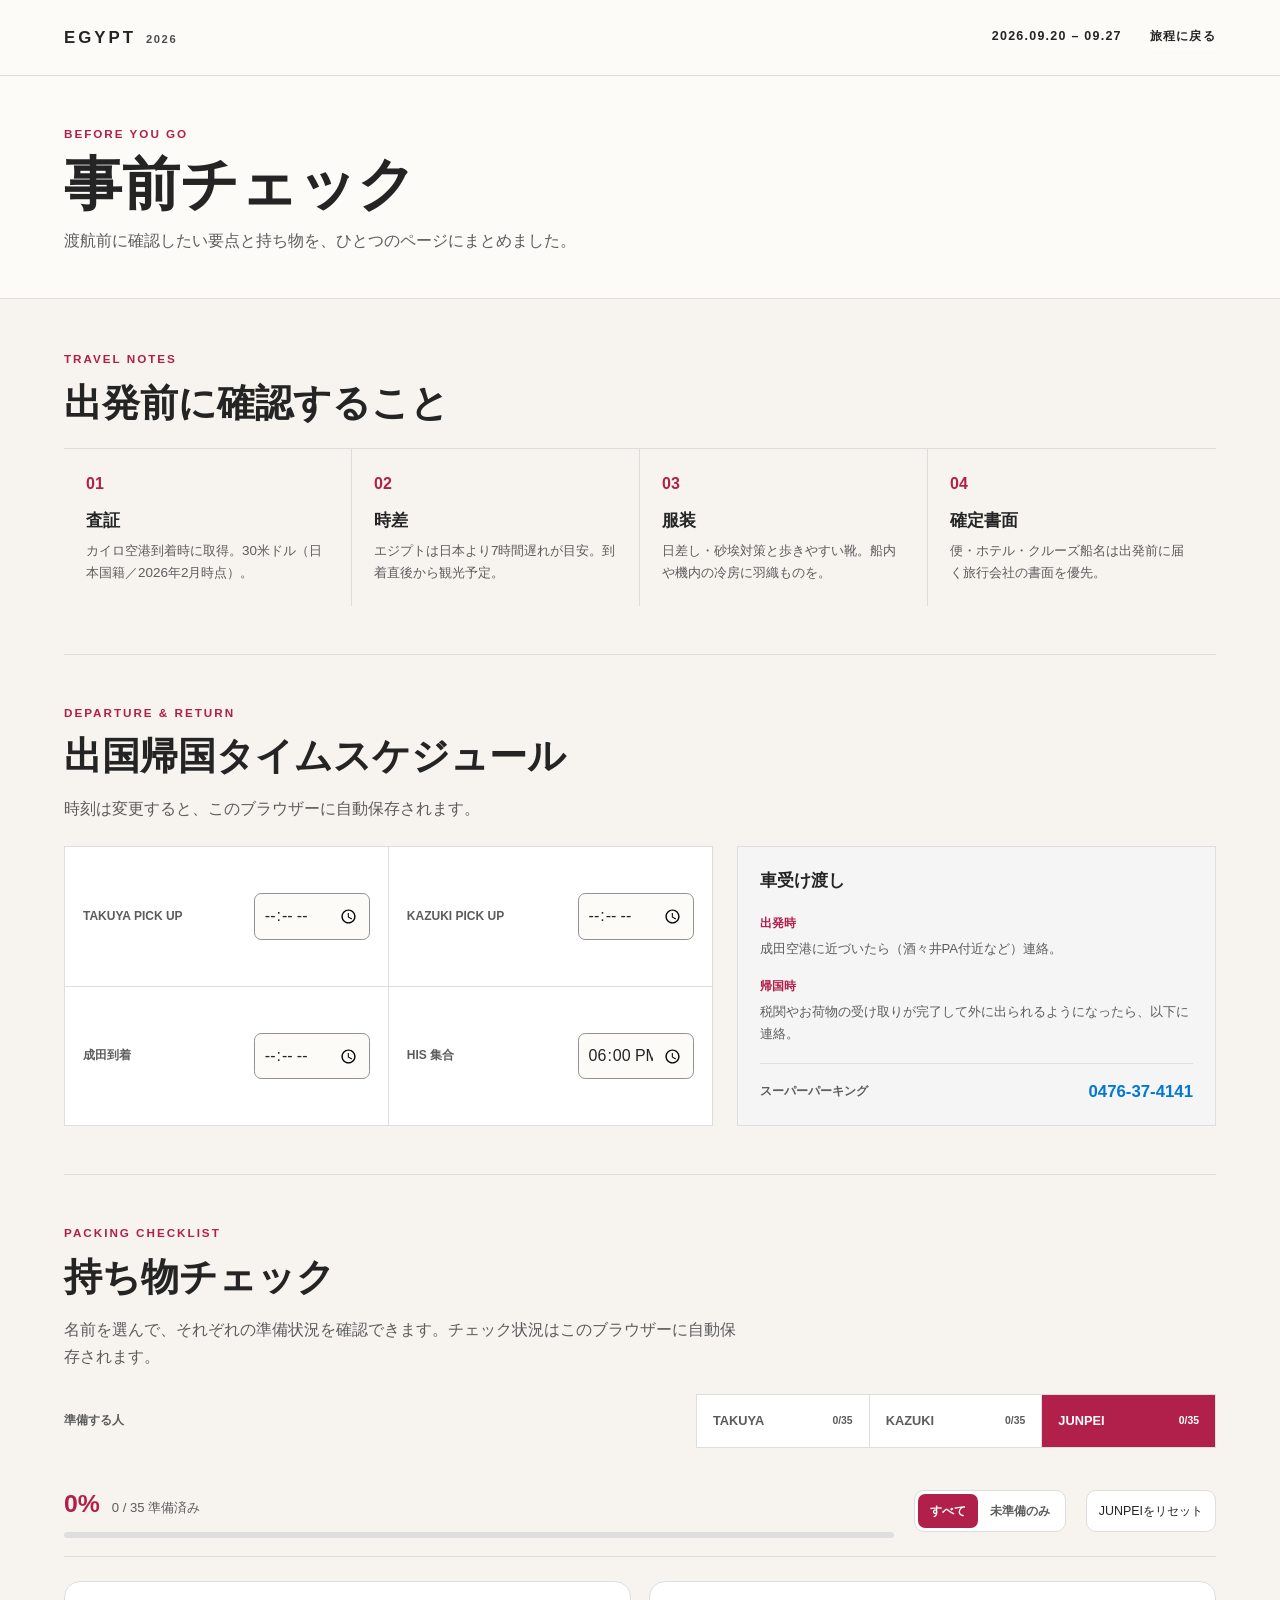
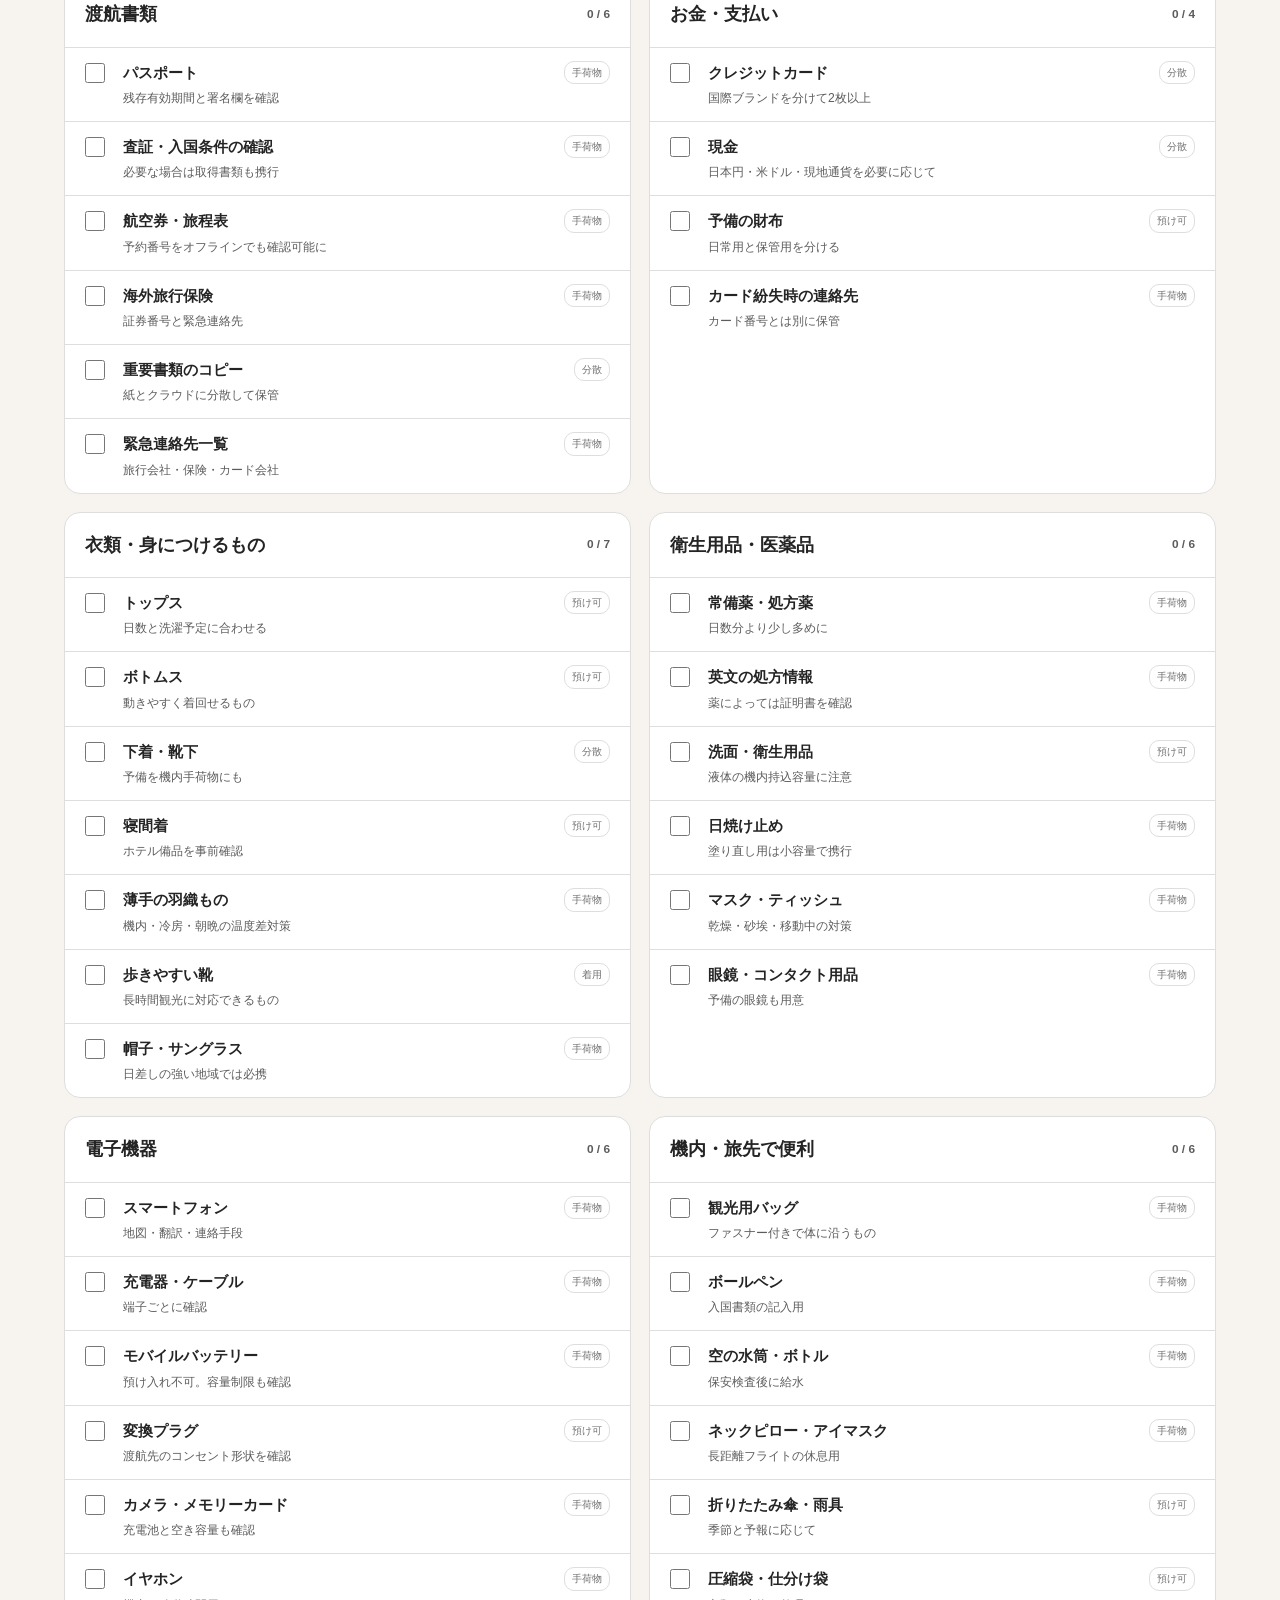
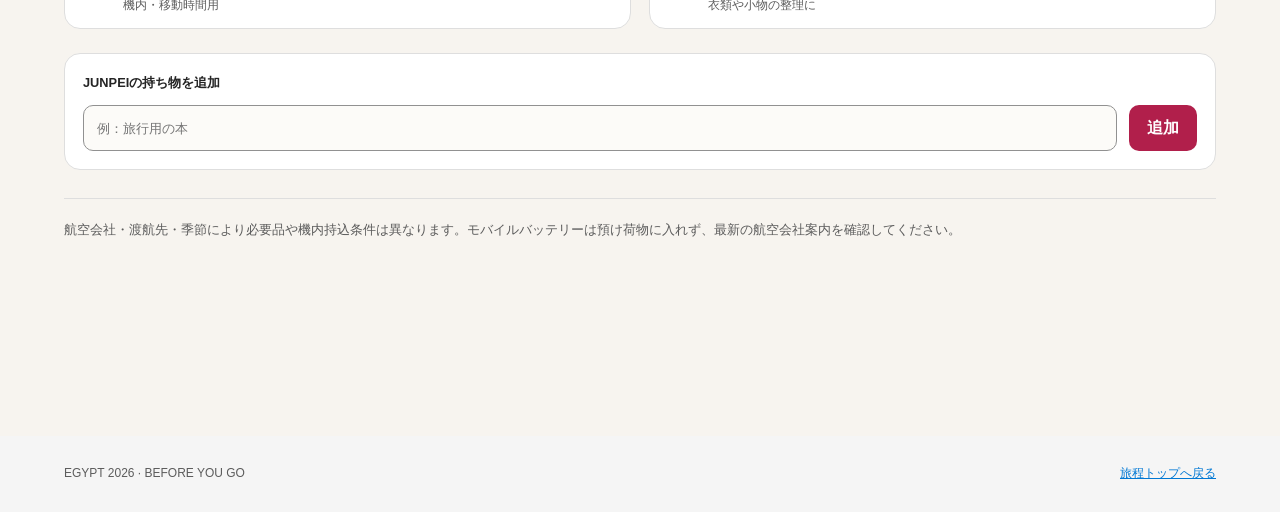
==== commit 14bb0e96: "Add flight and transfer schedule details" ====
--- a/checklist.html
+++ b/checklist.html
@@ -39,8 +39,8 @@
       --cp-highlight: rgba(177, 31, 75, 0.12);
     }
   </style>
-  <link rel="stylesheet" href="styles.css?v=20260817-8">
-  <script src="checklist.js" defer></script>
+  <link rel="stylesheet" href="styles.css?v=20260817-9">
+  <script src="checklist.js?v=20260817-2" defer></script>
 </head>
 <body class="checklist-page">
   <header class="checklist-header">
@@ -69,6 +69,28 @@
         <article><span>02</span><h3>時差</h3><p>エジプトは日本より7時間遅れが目安。到着直後から観光予定。</p></article>
         <article><span>03</span><h3>服装</h3><p>日差し・砂埃対策と歩きやすい靴。船内や機内の冷房に羽織ものを。</p></article>
         <article><span>04</span><h3>確定書面</h3><p>便・ホテル・クルーズ船名は出発前に届く旅行会社の書面を優先。</p></article>
+      </div>
+    </section>
+
+    <section class="travel-schedule" aria-labelledby="travel-schedule-title">
+      <div class="section-heading compact">
+        <p class="eyebrow">DEPARTURE &amp; RETURN</p>
+        <h2 id="travel-schedule-title">出国帰国タイムスケジュール</h2>
+        <p>時刻は変更すると、このブラウザーに自動保存されます。</p>
+      </div>
+      <div class="schedule-layout">
+        <div class="schedule-times" aria-label="出国時のタイムスケジュール">
+          <label><span>TAKUYA PICK UP</span><input type="time" data-schedule-time="takuyaPickup" aria-label="TAKUYA PICK UP 時刻"></label>
+          <label><span>KAZUKI PICK UP</span><input type="time" data-schedule-time="kazukiPickup" aria-label="KAZUKI PICK UP 時刻"></label>
+          <label><span>成田到着</span><input type="time" data-schedule-time="naritaArrival" aria-label="成田到着時刻"></label>
+          <label><span>HIS 集合</span><input type="time" data-schedule-time="hisMeeting" value="18:00" aria-label="HIS 集合時刻"></label>
+        </div>
+        <aside class="parking-guide" aria-labelledby="parking-guide-title">
+          <h3 id="parking-guide-title">車受け渡し</h3>
+          <div><strong>出発時</strong><p>成田空港に近づいたら（酒々井PA付近など）連絡。</p></div>
+          <div><strong>帰国時</strong><p>税関やお荷物の受け取りが完了して外に出られるようになったら、以下に連絡。</p></div>
+          <a href="tel:0476374141"><span>スーパーパーキング</span><strong>0476-37-4141</strong></a>
+        </aside>
       </div>
     </section>
 
--- a/styles.css
+++ b/styles.css
@@ -184,10 +184,24 @@
 .checklist-main { padding: 28px var(--page-gutter) 72px; }
 .checklist-main > section { padding-right: 0; padding-left: 0; }
 .preflight-notes { padding: 22px 0 48px; }
+.travel-schedule { padding: 48px 0; border-top: 1px solid var(--cp-border); }
 .packing-checklist { padding-top: 48px; border-top: 1px solid var(--cp-border); }
 .checklist-page .section-heading { margin-bottom: 24px; }
 .checklist-page .section-heading h2 { font-size: clamp(1.8rem, 3vw, 2.7rem); }
 .checklist-section-heading > p:last-child { max-width: 680px; }
+.schedule-layout { display: grid; grid-template-columns: minmax(0, 1.15fr) minmax(320px, .85fr); gap: 24px; align-items: stretch; }
+.schedule-times { display: grid; grid-template-columns: repeat(2, minmax(0, 1fr)); border-top: 1px solid var(--cp-border); border-left: 1px solid var(--cp-border); background: var(--cp-surface); }
+.schedule-times label { display: grid; grid-template-columns: minmax(0, 1fr) auto; gap: 16px; align-items: center; min-height: 72px; padding: 14px 18px; border-right: 1px solid var(--cp-border); border-bottom: 1px solid var(--cp-border); }
+.schedule-times span { color: var(--cp-text-muted); font-size: .75rem; font-weight: 800; }
+.schedule-times input { width: 116px; min-width: 0; padding: 8px 9px; border: 1px solid var(--cp-border-strong); border-radius: .45rem; background: var(--cp-bg-elevated); color: var(--cp-text); font: inherit; font-variant-numeric: tabular-nums; }
+.parking-guide { padding: 20px 22px; border: 1px solid var(--cp-border); background: var(--cp-surface-soft); }
+.parking-guide h3 { margin: 0 0 14px; font-size: 1.05rem; }
+.parking-guide div + div { margin-top: 12px; }
+.parking-guide div > strong { color: var(--cp-accent); font-size: .75rem; }
+.parking-guide p { margin: 3px 0 0; color: var(--cp-text-muted); font-size: .82rem; }
+.parking-guide a { display: flex; align-items: center; justify-content: space-between; gap: 16px; margin-top: 18px; padding-top: 14px; border-top: 1px solid var(--cp-border); color: var(--cp-link); text-decoration: none; }
+.parking-guide a span { color: var(--cp-text-muted); font-size: .75rem; font-weight: 700; }
+.parking-guide a strong { font-size: 1.05rem; font-variant-numeric: tabular-nums; }
 .traveler-selector { display: flex; align-items: center; justify-content: space-between; gap: 24px; margin-bottom: 18px; }
 .traveler-selector > span { color: var(--cp-text-muted); font-size: .78rem; font-weight: 800; }
 .traveler-tabs { display: grid; grid-template-columns: repeat(3, minmax(120px, 1fr)); width: min(100%, 520px); border: 1px solid var(--cp-border); background: var(--cp-surface); }
@@ -275,6 +289,7 @@
   .essential-grid article { border-bottom: 1px solid var(--cp-border); }
   .essential-grid article:nth-child(2n) { border-right: 0; }
   .essential-grid article:nth-last-child(-n+2) { border-bottom: 0; }
+  .schedule-layout { grid-template-columns: 1fr; }
   .checklist-grid { grid-template-columns: 1fr; }
   .place-dialog[open] { grid-template-columns: 1fr; overflow-y: auto; }
   .dialog-media { min-height: 280px; max-height: 38vh; }
@@ -328,6 +343,11 @@
   .preflight-notes { padding: 22px 0 40px; }
   .checklist-page .section-heading h2 { font-size: clamp(1.65rem, 7vw, 2rem); }
   .preflight-notes .section-heading h2 { font-size: clamp(1.6rem, 7.4vw, 2rem); white-space: nowrap; }
+  .travel-schedule { padding: 40px 0; }
+  .schedule-layout, .schedule-times { grid-template-columns: 1fr; }
+  .schedule-times label { min-height: 64px; }
+  .schedule-times input { width: 110px; }
+  .parking-guide { padding: 18px; }
   .packing-checklist { padding-top: 40px; }
   .traveler-selector { display: block; }
   .traveler-selector > span { display: block; margin-bottom: 8px; }
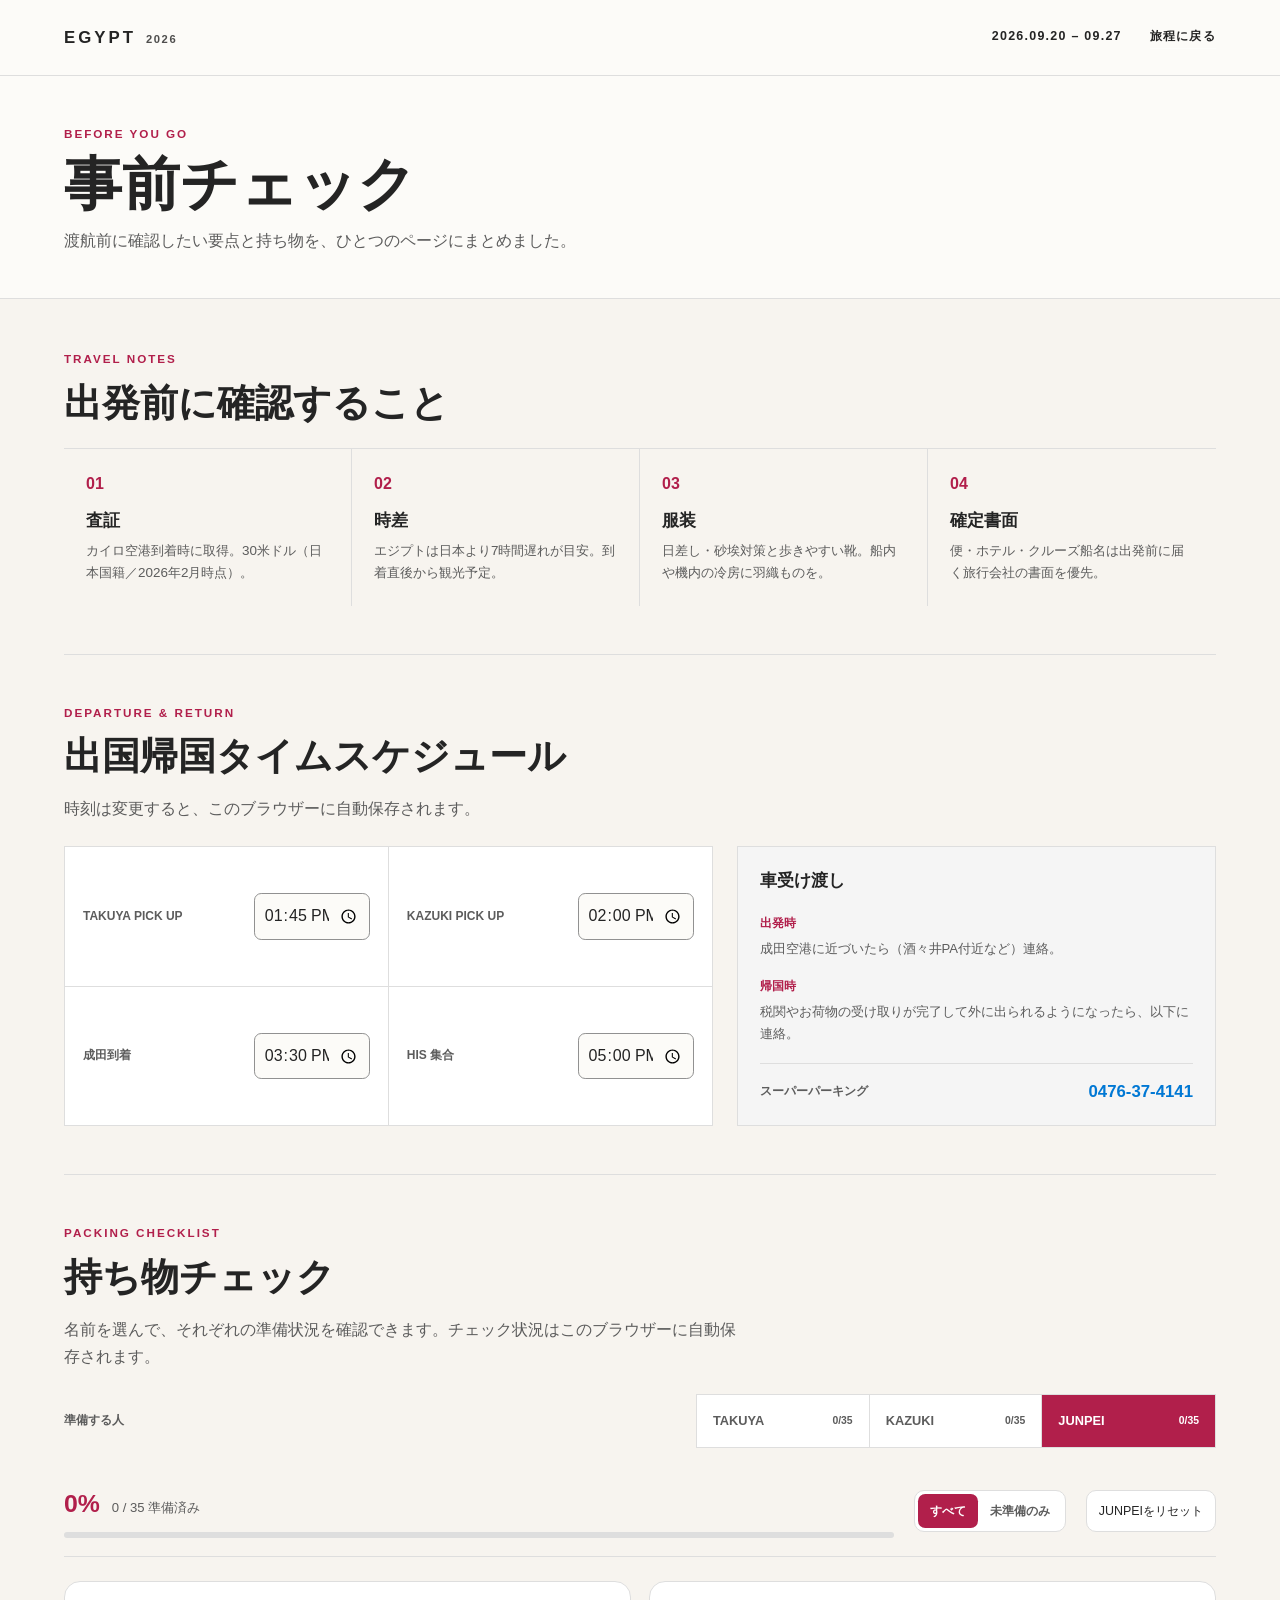
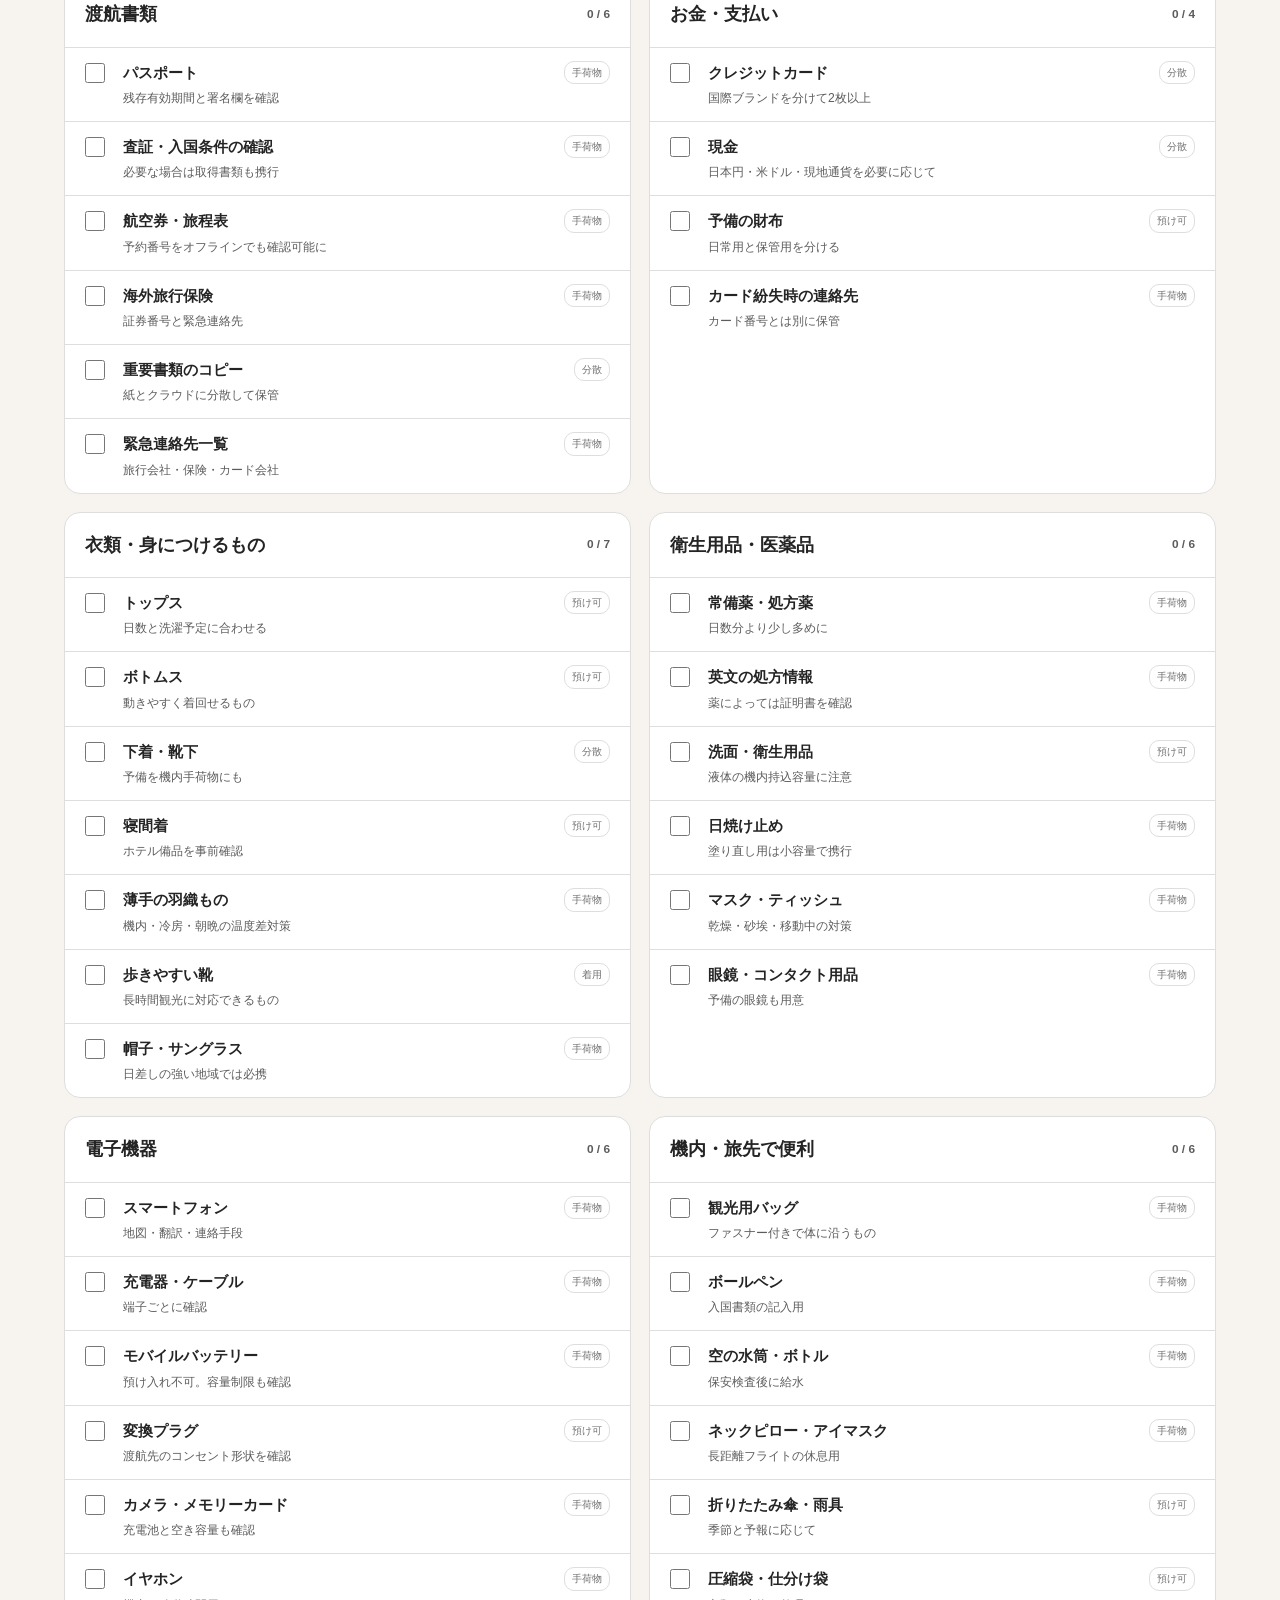
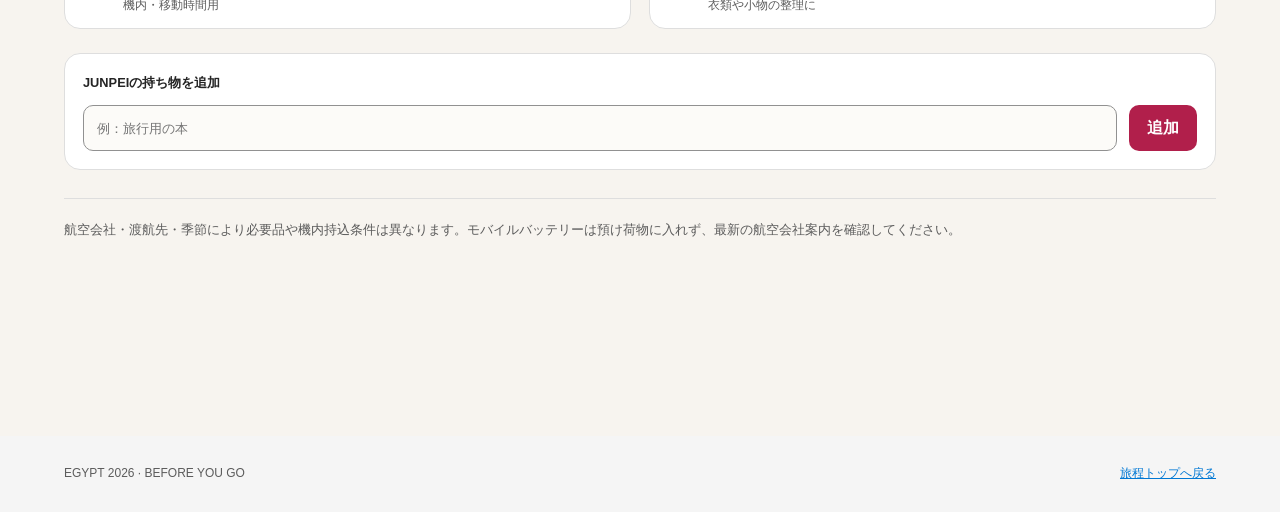
==== commit 84c5fde8: "Set transfer schedule presets" ====
--- a/checklist.html
+++ b/checklist.html
@@ -40,7 +40,7 @@
     }
   </style>
   <link rel="stylesheet" href="styles.css?v=20260817-9">
-  <script src="checklist.js?v=20260817-2" defer></script>
+  <script src="checklist.js?v=20260817-3" defer></script>
 </head>
 <body class="checklist-page">
   <header class="checklist-header">
@@ -80,10 +80,10 @@
       </div>
       <div class="schedule-layout">
         <div class="schedule-times" aria-label="出国時のタイムスケジュール">
-          <label><span>TAKUYA PICK UP</span><input type="time" data-schedule-time="takuyaPickup" aria-label="TAKUYA PICK UP 時刻"></label>
-          <label><span>KAZUKI PICK UP</span><input type="time" data-schedule-time="kazukiPickup" aria-label="KAZUKI PICK UP 時刻"></label>
-          <label><span>成田到着</span><input type="time" data-schedule-time="naritaArrival" aria-label="成田到着時刻"></label>
-          <label><span>HIS 集合</span><input type="time" data-schedule-time="hisMeeting" value="18:00" aria-label="HIS 集合時刻"></label>
+          <label><span>TAKUYA PICK UP</span><input type="time" data-schedule-time="takuyaPickup" value="13:45" aria-label="TAKUYA PICK UP 時刻"></label>
+          <label><span>KAZUKI PICK UP</span><input type="time" data-schedule-time="kazukiPickup" value="14:00" aria-label="KAZUKI PICK UP 時刻"></label>
+          <label><span>成田到着</span><input type="time" data-schedule-time="naritaArrival" value="15:30" aria-label="成田到着時刻"></label>
+          <label><span>HIS 集合</span><input type="time" data-schedule-time="hisMeeting" value="17:00" aria-label="HIS 集合時刻"></label>
         </div>
         <aside class="parking-guide" aria-labelledby="parking-guide-title">
           <h3 id="parking-guide-title">車受け渡し</h3>
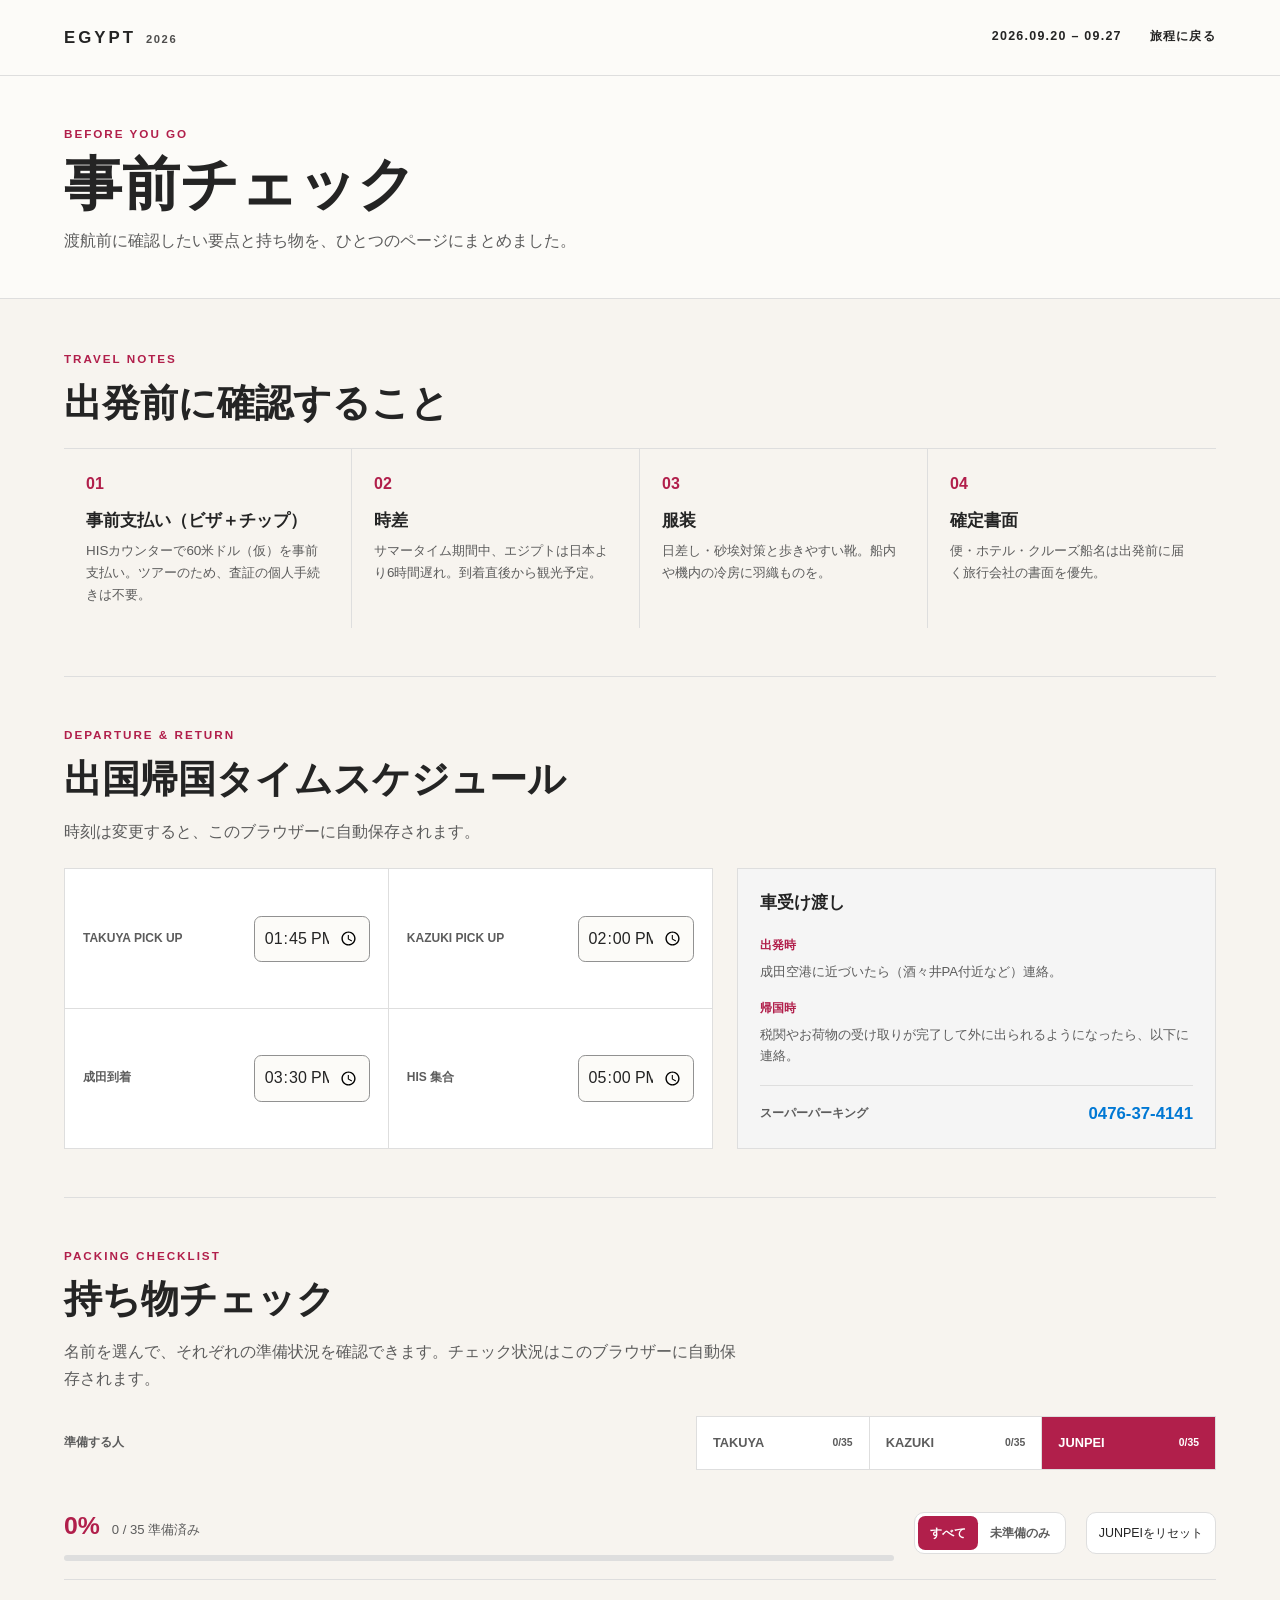
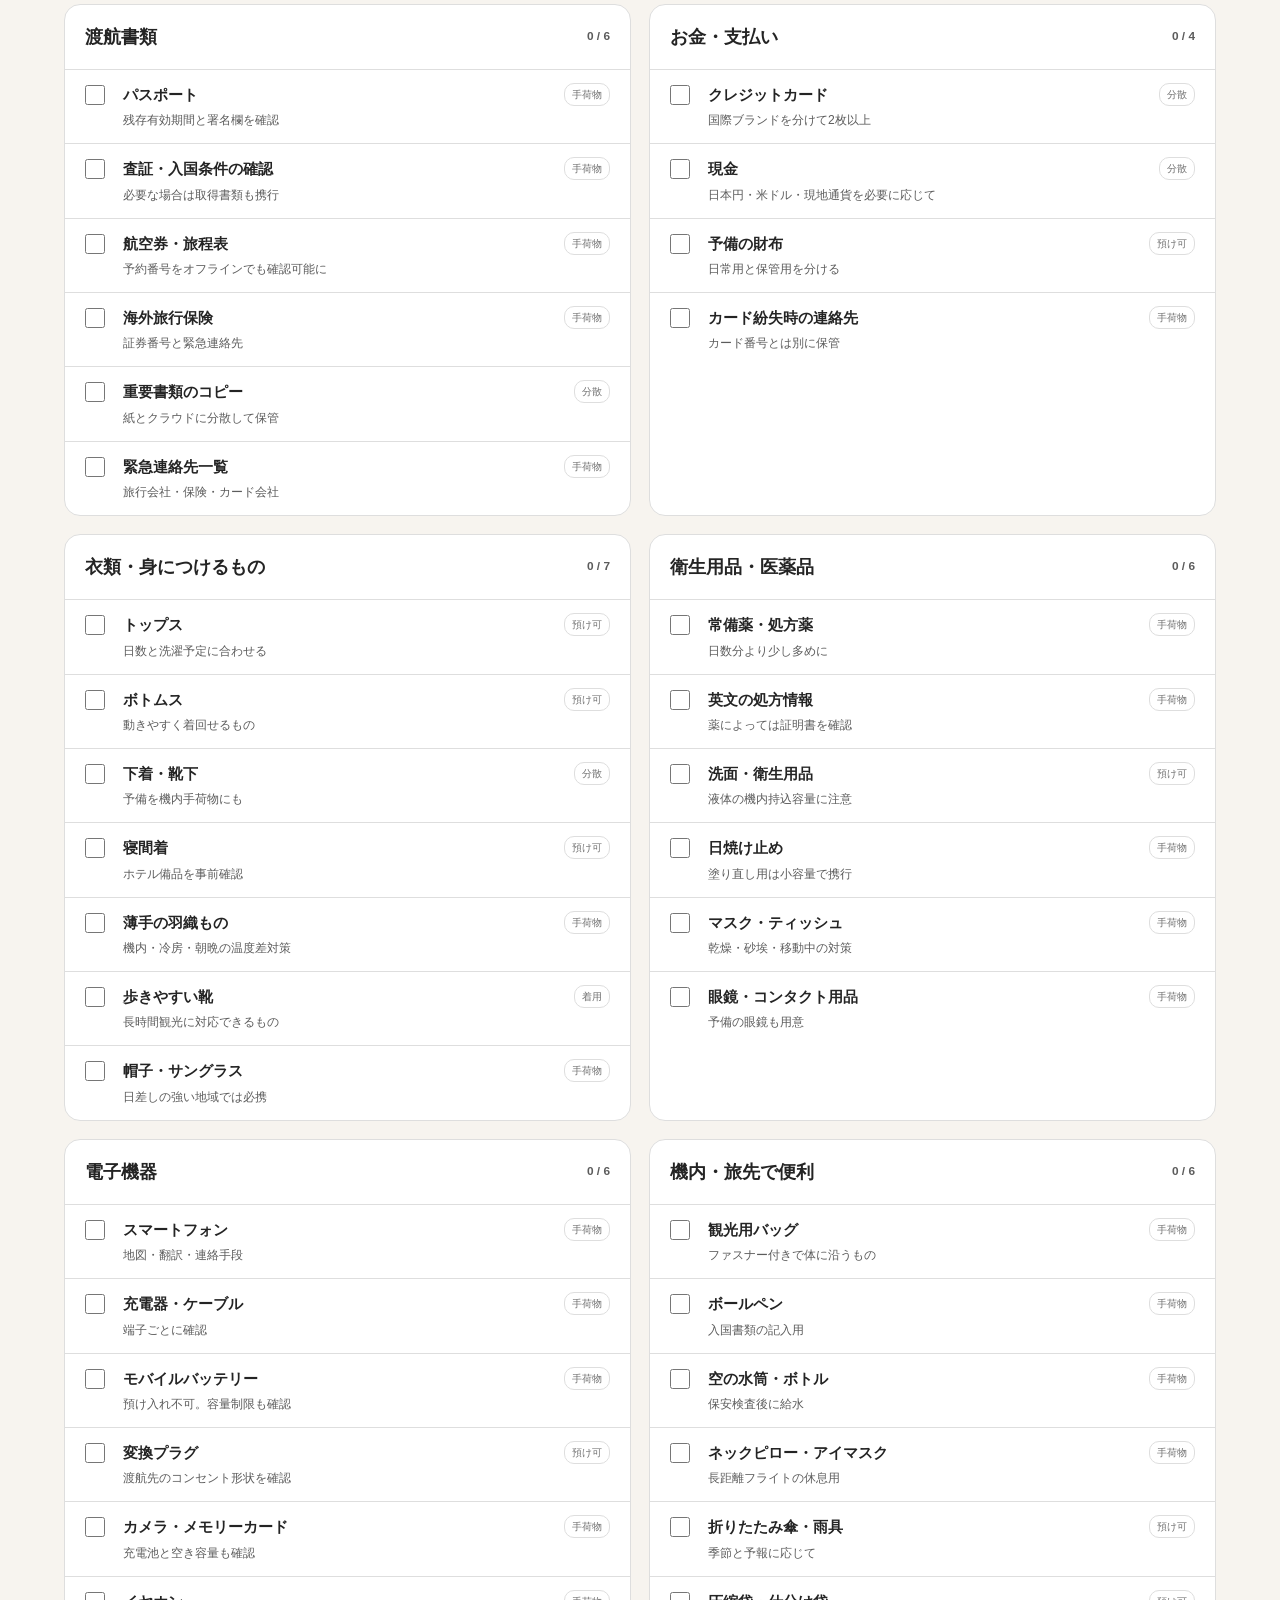
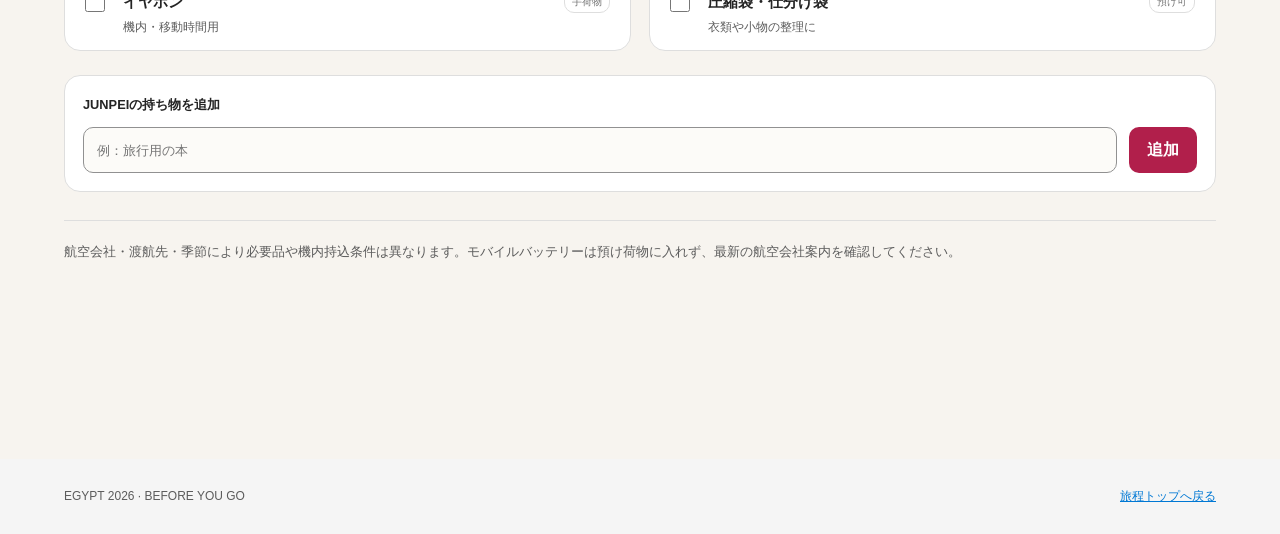
==== commit 85bf83a1: "Update pre-trip payment and time difference" ====
--- a/checklist.html
+++ b/checklist.html
@@ -65,8 +65,8 @@
         <h2 id="preflight-title">出発前に確認すること</h2>
       </div>
       <div class="essential-grid">
-        <article><span>01</span><h3>査証</h3><p>カイロ空港到着時に取得。30米ドル（日本国籍／2026年2月時点）。</p></article>
-        <article><span>02</span><h3>時差</h3><p>エジプトは日本より7時間遅れが目安。到着直後から観光予定。</p></article>
+        <article><span>01</span><h3>事前支払い（ビザ＋チップ）</h3><p>HISカウンターで60米ドル（仮）を事前支払い。ツアーのため、査証の個人手続きは不要。</p></article>
+        <article><span>02</span><h3>時差</h3><p>サマータイム期間中、エジプトは日本より6時間遅れ。到着直後から観光予定。</p></article>
         <article><span>03</span><h3>服装</h3><p>日差し・砂埃対策と歩きやすい靴。船内や機内の冷房に羽織ものを。</p></article>
         <article><span>04</span><h3>確定書面</h3><p>便・ホテル・クルーズ船名は出発前に届く旅行会社の書面を優先。</p></article>
       </div>
--- a/styles.css
+++ b/styles.css
@@ -109,13 +109,16 @@
 .section-heading h2 { margin: 0; font-size: clamp(2.1rem, 4vw, 3.6rem); line-height: 1.12; letter-spacing: 0; }
 .section-heading > p:last-child { margin: 18px 0 0; color: var(--cp-text-muted); font-size: 1.02rem; }
 .overview { background: var(--cp-bg-elevated); }
-.route { position: relative; display: grid; grid-template-columns: repeat(8, 1fr); gap: 8px; padding: 28px 0 38px; }
-.route::before { content: ""; position: absolute; top: 54px; right: 4%; left: 4%; height: 2px; background: var(--cp-border-strong); }
-.route-stop { position: relative; z-index: 1; border: 0; background: transparent; text-align: center; cursor: pointer; }
-.route-stop::before { content: ""; display: block; width: 20px; height: 20px; margin: 16px auto 18px; border: 5px solid var(--cp-bg-elevated); border-radius: 50%; background: var(--cp-accent); box-shadow: 0 0 0 1px var(--cp-border-strong); }
-.route-stop span { display: block; color: var(--cp-text-soft); font-size: .68rem; font-weight: 800; letter-spacing: .08em; }
-.route-stop strong { display: block; margin-top: 3px; font-size: .83rem; }
-.route-stop:hover strong, .route-stop:focus-visible strong { color: var(--cp-accent); }
+.route { display: grid; grid-template-columns: repeat(4, minmax(0, 1fr)); gap: 16px; padding: 20px 0 42px; counter-reset: route-day; }
+.route-stop { position: relative; display: grid; grid-template-columns: 1fr auto; grid-template-rows: 148px auto auto auto; min-width: 0; padding: 0 18px 18px; overflow: hidden; border: 1px solid var(--cp-border); background: var(--cp-surface); color: var(--cp-text); text-align: left; cursor: pointer; transition: border-color .2s ease, transform .2s ease, box-shadow .2s ease; }
+.route-stop img { grid-column: 1 / -1; width: calc(100% + 36px); height: 148px; margin: 0 -18px 15px; object-fit: cover; }
+.route-stop::after { content: "→"; position: absolute; top: 12px; right: 12px; display: grid; width: 30px; height: 30px; place-items: center; border-radius: 50%; background: var(--cp-panel-strong); color: var(--cp-accent); font-weight: 800; }
+.route-day { color: var(--cp-accent); font-size: .68rem; font-weight: 800; letter-spacing: .08em; }
+.route-date { justify-self: end; color: var(--cp-text-soft); font-size: .68rem; font-weight: 700; }
+.route-stop strong { grid-column: 1 / -1; display: block; margin-top: 7px; font-size: 1rem; }
+.route-stop small { grid-column: 1 / -1; display: block; margin-top: 3px; overflow: hidden; color: var(--cp-text-muted); font-size: .76rem; line-height: 1.45; text-overflow: ellipsis; white-space: nowrap; }
+.route-stop:hover { border-color: var(--cp-accent); box-shadow: 0 12px 28px rgba(0, 0, 0, .08); transform: translateY(-3px); }
+.route-stop:focus-visible { border-color: var(--cp-accent); }
 .overview-bands { display: grid; grid-template-columns: repeat(3, 1fr); border-top: 1px solid var(--cp-border); border-bottom: 1px solid var(--cp-border); }
 .overview-bands article { padding: 30px; border-right: 1px solid var(--cp-border); }
 .overview-bands article:last-child { border-right: 0; }
@@ -275,9 +278,7 @@
   .hero { min-height: 760px; }
   .hero-content { width: min(620px, 72vw); }
   .hero-stats { right: 24px; left: 24px; grid-template-columns: repeat(3, 1fr); }
-  .route { grid-template-columns: repeat(4, 1fr); row-gap: 22px; }
-  .route::before { display: none; }
-  .route-stop::before { margin-top: 8px; }
+  .route { grid-template-columns: repeat(2, minmax(0, 1fr)); }
   .overview-bands { grid-template-columns: 1fr; }
   .overview-bands article { border-right: 0; border-bottom: 1px solid var(--cp-border); }
   .date-strip { grid-template-columns: repeat(4, 1fr); }
@@ -320,7 +321,9 @@
   .weather-card p { overflow: hidden; font-size: .57rem; text-overflow: ellipsis; white-space: nowrap; }
   main > section { padding: 76px 20px; }
   .section-heading { margin-bottom: 36px; }
-  .route { grid-template-columns: repeat(2, 1fr); }
+  .route { grid-template-columns: 1fr; gap: 12px; }
+  .route-stop { grid-template-rows: 124px auto auto auto; }
+  .route-stop img { height: 124px; }
   .date-strip { margin: 0 -20px; border-right: 0; border-left: 0; }
   .date-button { padding: 14px 5px; }
   .day-intro { grid-template-columns: 64px 1fr; gap: 16px; }
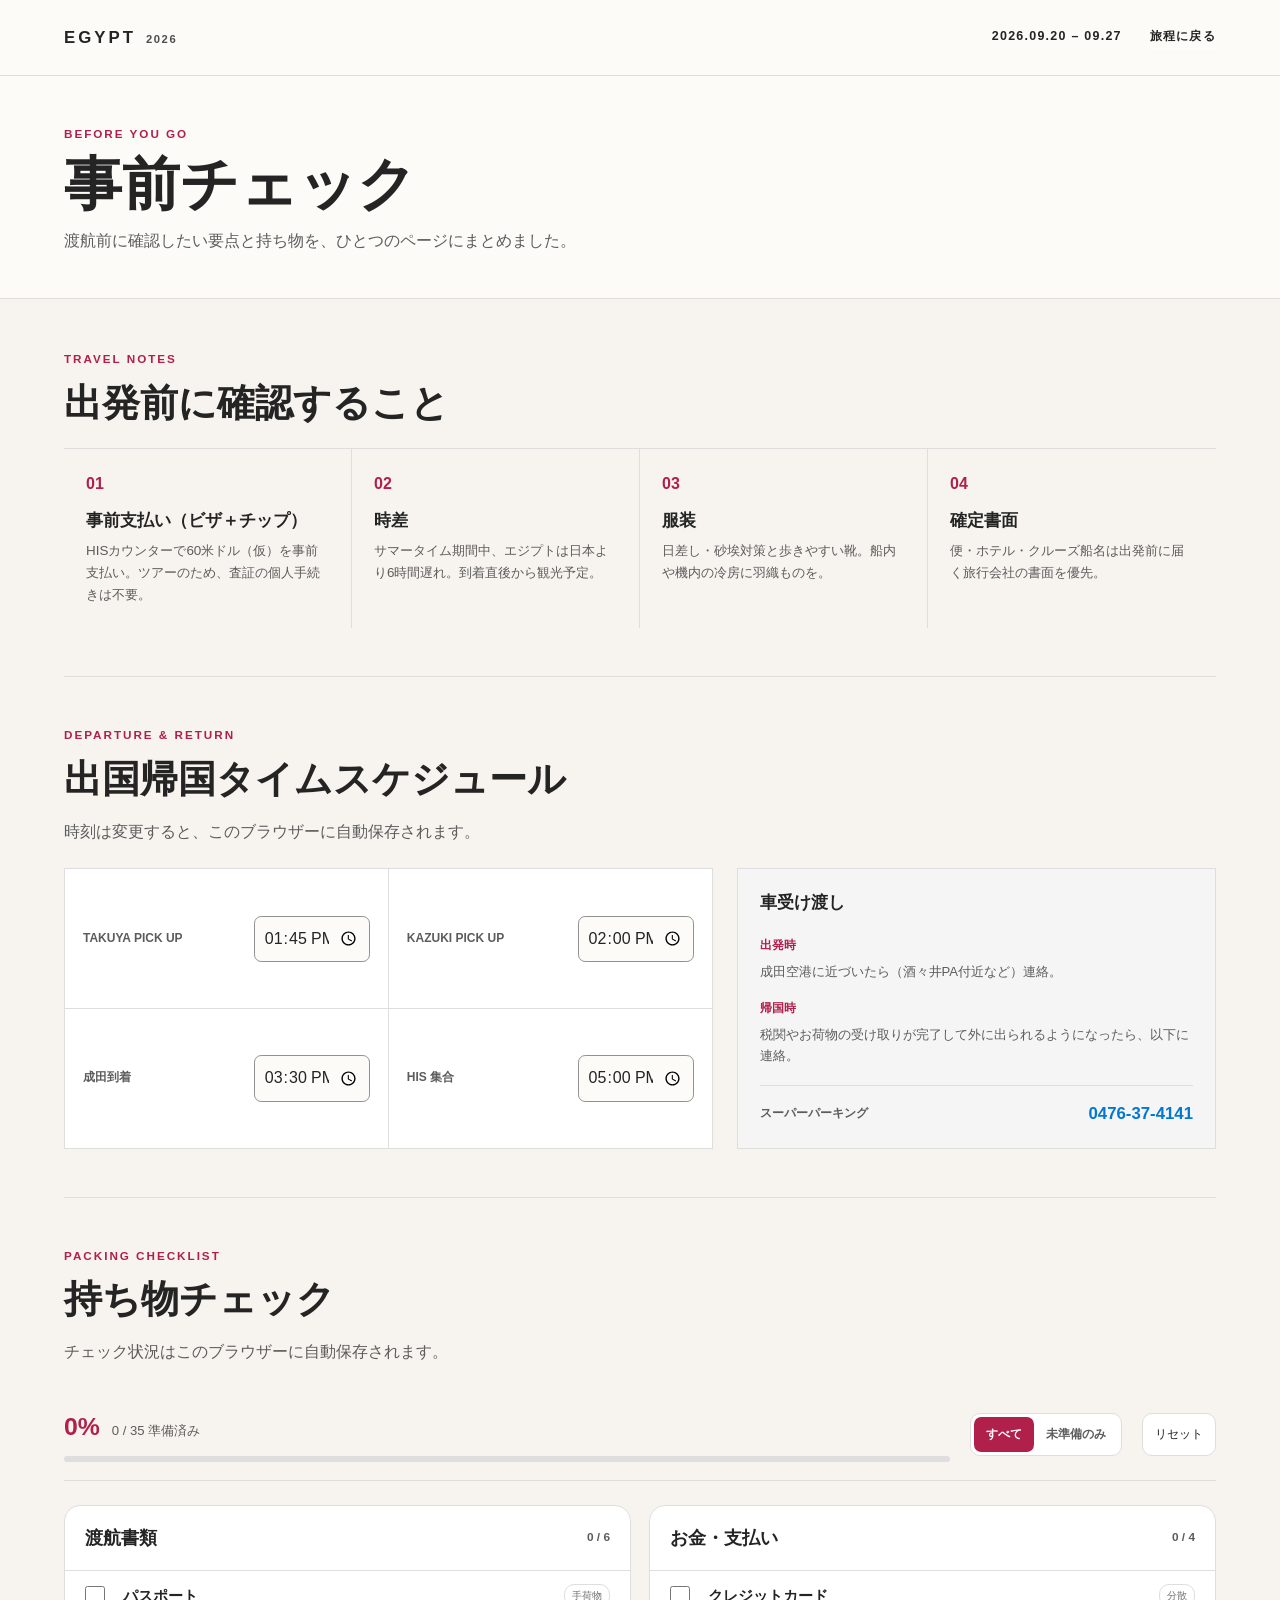
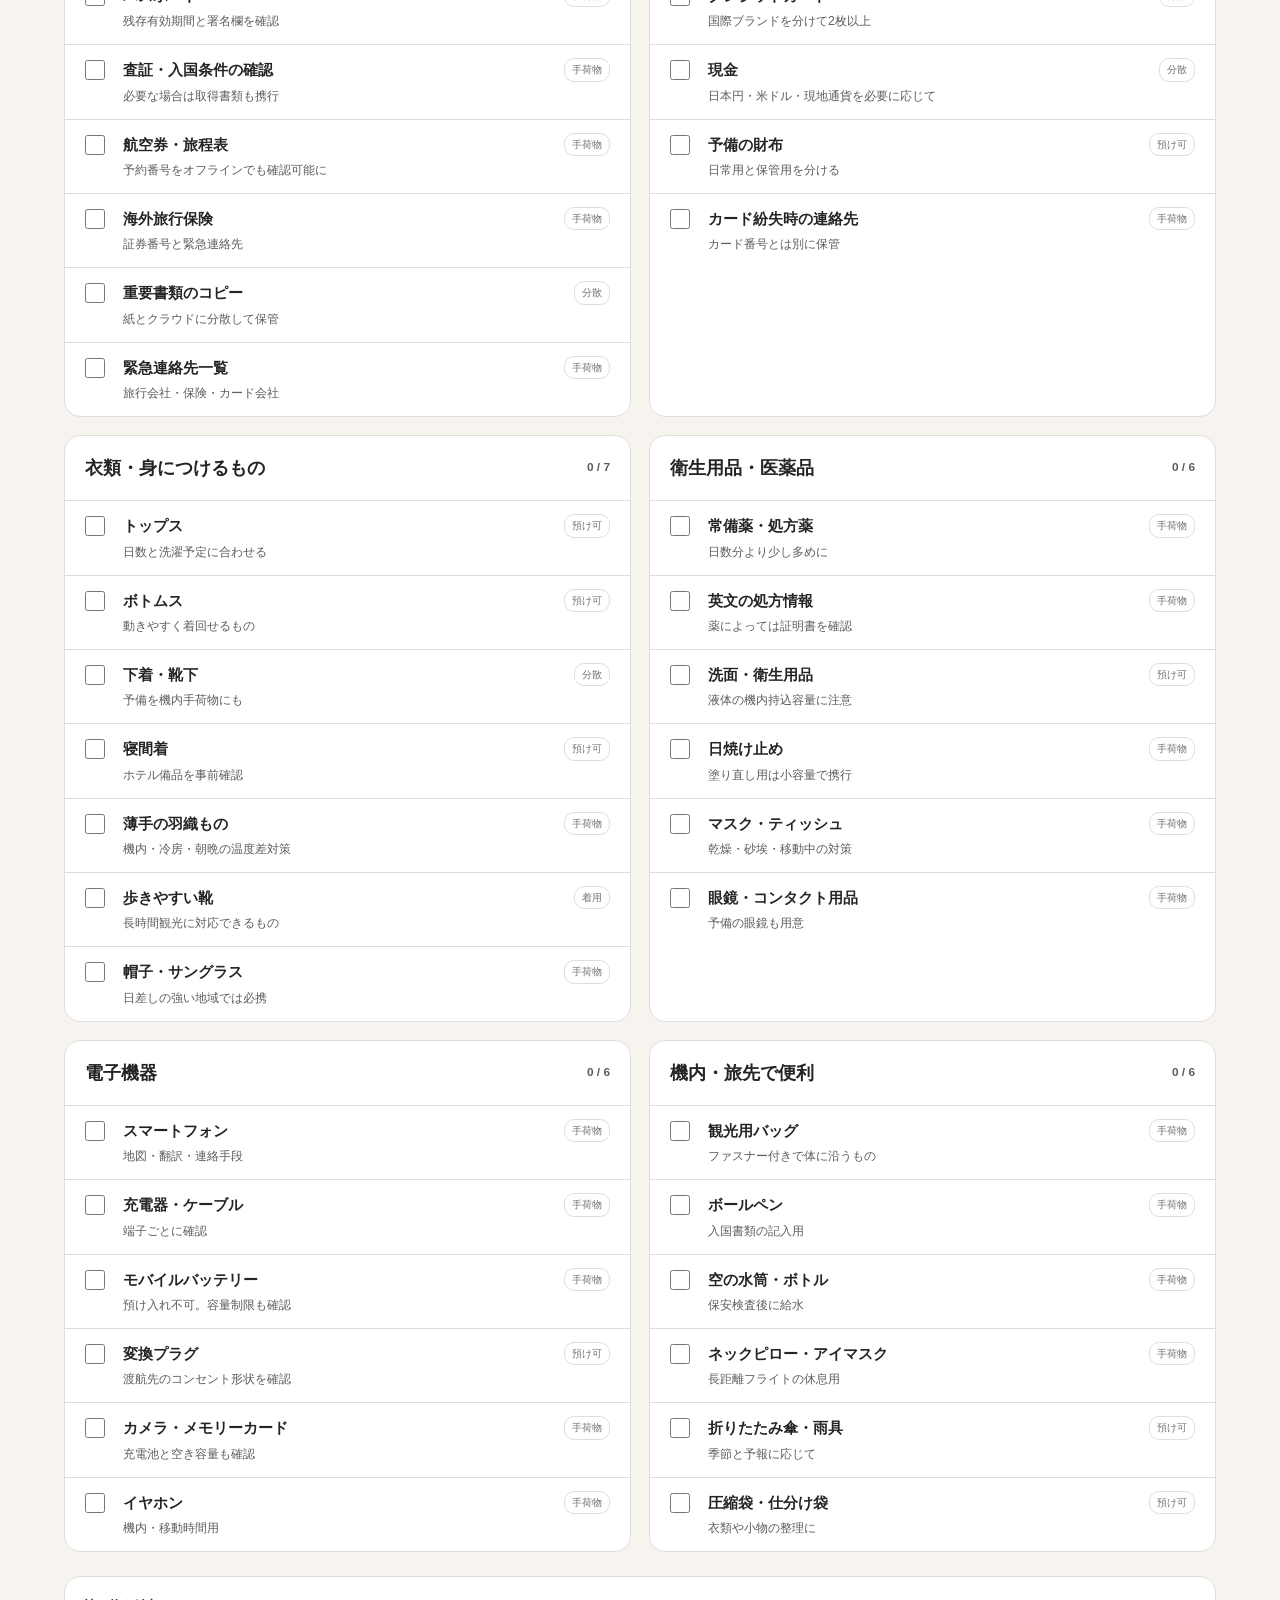
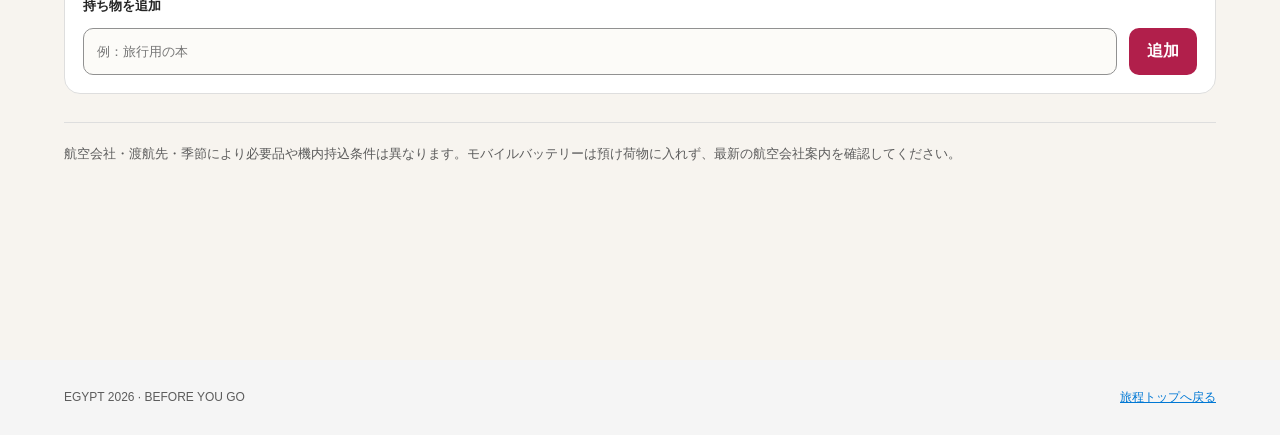
==== commit 4c5d9fdc: "Restore single browser checklist" ====
--- a/checklist.html
+++ b/checklist.html
@@ -40,7 +40,7 @@
     }
   </style>
   <link rel="stylesheet" href="styles.css?v=20260817-9">
-  <script src="checklist.js?v=20260817-3" defer></script>
+  <script src="checklist.js?v=20260817-4" defer></script>
 </head>
 <body class="checklist-page">
   <header class="checklist-header">
@@ -98,17 +98,9 @@
       <div class="section-heading compact checklist-section-heading">
         <p class="eyebrow">PACKING CHECKLIST</p>
         <h2 id="packing-title">持ち物チェック</h2>
-        <p>名前を選んで、それぞれの準備状況を確認できます。チェック状況はこのブラウザーに自動保存されます。</p>
+        <p>チェック状況はこのブラウザーに自動保存されます。</p>
       </div>
-    <div class="traveler-selector">
-      <span>準備する人</span>
-      <div class="traveler-tabs" id="traveler-tabs" role="tablist" aria-label="準備する人を選択">
-        <button type="button" role="tab" data-person="takuya">TAKUYA <small></small></button>
-        <button type="button" role="tab" data-person="kazuki">KAZUKI <small></small></button>
-        <button type="button" role="tab" data-person="junpei">JUNPEI <small></small></button>
-      </div>
-    </div>
-    <div class="checklist-toolbar" id="packing-panel" role="tabpanel">
+    <div class="checklist-toolbar">
       <div class="progress">
         <div class="progress-copy"><strong id="progress-percent">0%</strong><span id="progress-count">0 / 0 準備済み</span></div>
         <div class="progress-track" aria-hidden="true"><div class="progress-bar" id="progress-bar"></div></div>
@@ -124,7 +116,7 @@
     <p class="empty-state" id="empty-state">すべて準備できました。</p>
 
     <form class="custom-panel" id="custom-form">
-      <label for="custom-item" id="custom-label">自分用の持ち物を追加</label>
+      <label for="custom-item">持ち物を追加</label>
       <input id="custom-item" name="customItem" type="text" maxlength="50" placeholder="例：旅行用の本" autocomplete="off">
       <button class="add-button" type="submit">追加</button>
     </form>
--- a/styles.css
+++ b/styles.css
@@ -205,14 +205,6 @@
 .parking-guide a { display: flex; align-items: center; justify-content: space-between; gap: 16px; margin-top: 18px; padding-top: 14px; border-top: 1px solid var(--cp-border); color: var(--cp-link); text-decoration: none; }
 .parking-guide a span { color: var(--cp-text-muted); font-size: .75rem; font-weight: 700; }
 .parking-guide a strong { font-size: 1.05rem; font-variant-numeric: tabular-nums; }
-.traveler-selector { display: flex; align-items: center; justify-content: space-between; gap: 24px; margin-bottom: 18px; }
-.traveler-selector > span { color: var(--cp-text-muted); font-size: .78rem; font-weight: 800; }
-.traveler-tabs { display: grid; grid-template-columns: repeat(3, minmax(120px, 1fr)); width: min(100%, 520px); border: 1px solid var(--cp-border); background: var(--cp-surface); }
-.traveler-tabs button { display: flex; align-items: center; justify-content: space-between; gap: 12px; min-height: 52px; padding: 10px 16px; border: 0; border-right: 1px solid var(--cp-border); background: transparent; color: var(--cp-text-muted); font-size: .8rem; font-weight: 800; cursor: pointer; }
-.traveler-tabs button:last-child { border-right: 0; }
-.traveler-tabs button:hover { background: var(--cp-accent-soft); color: var(--cp-accent); }
-.traveler-tabs button[aria-selected="true"] { background: var(--cp-accent); color: var(--cp-accent-fg); }
-.traveler-tabs small { font-size: .65rem; font-weight: 700; }
 .checklist-toolbar { position: sticky; z-index: 4; top: 0; display: grid; grid-template-columns: minmax(220px, 1fr) auto auto; gap: 20px; align-items: center; padding: 18px 0; background: var(--cp-bg); border-bottom: 1px solid var(--cp-border); }
 .progress-copy { display: flex; align-items: baseline; gap: 12px; }
 .progress-copy strong { color: var(--cp-accent); font-size: 1.55rem; }
@@ -352,11 +344,6 @@
   .schedule-times input { width: 110px; }
   .parking-guide { padding: 18px; }
   .packing-checklist { padding-top: 40px; }
-  .traveler-selector { display: block; }
-  .traveler-selector > span { display: block; margin-bottom: 8px; }
-  .traveler-tabs { grid-template-columns: repeat(3, minmax(0, 1fr)); width: 100%; }
-  .traveler-tabs button { display: block; min-width: 0; padding: 9px 6px; text-align: center; }
-  .traveler-tabs small { display: block; margin-top: 2px; }
   .checklist-toolbar { grid-template-columns: 1fr auto; gap: 12px; }
   .progress { grid-column: 1 / -1; }
   .filter-group { justify-self: start; }
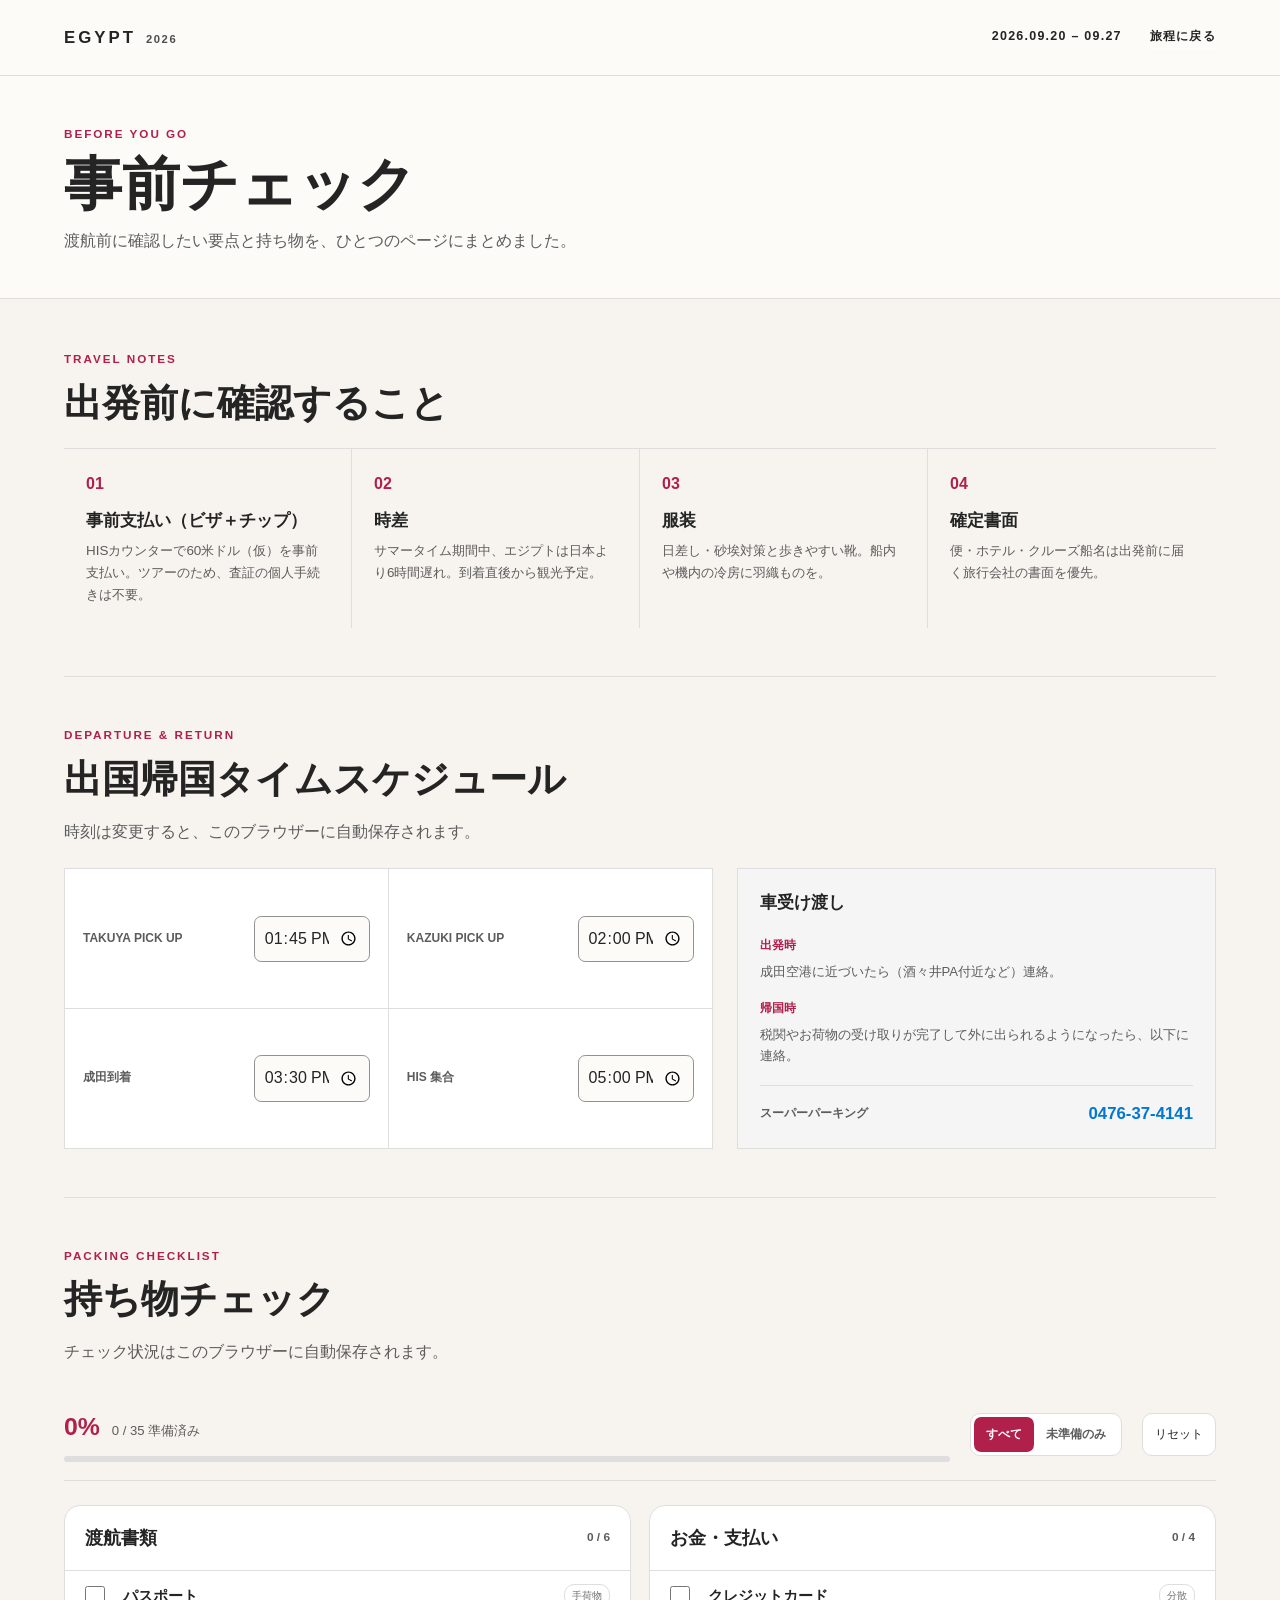
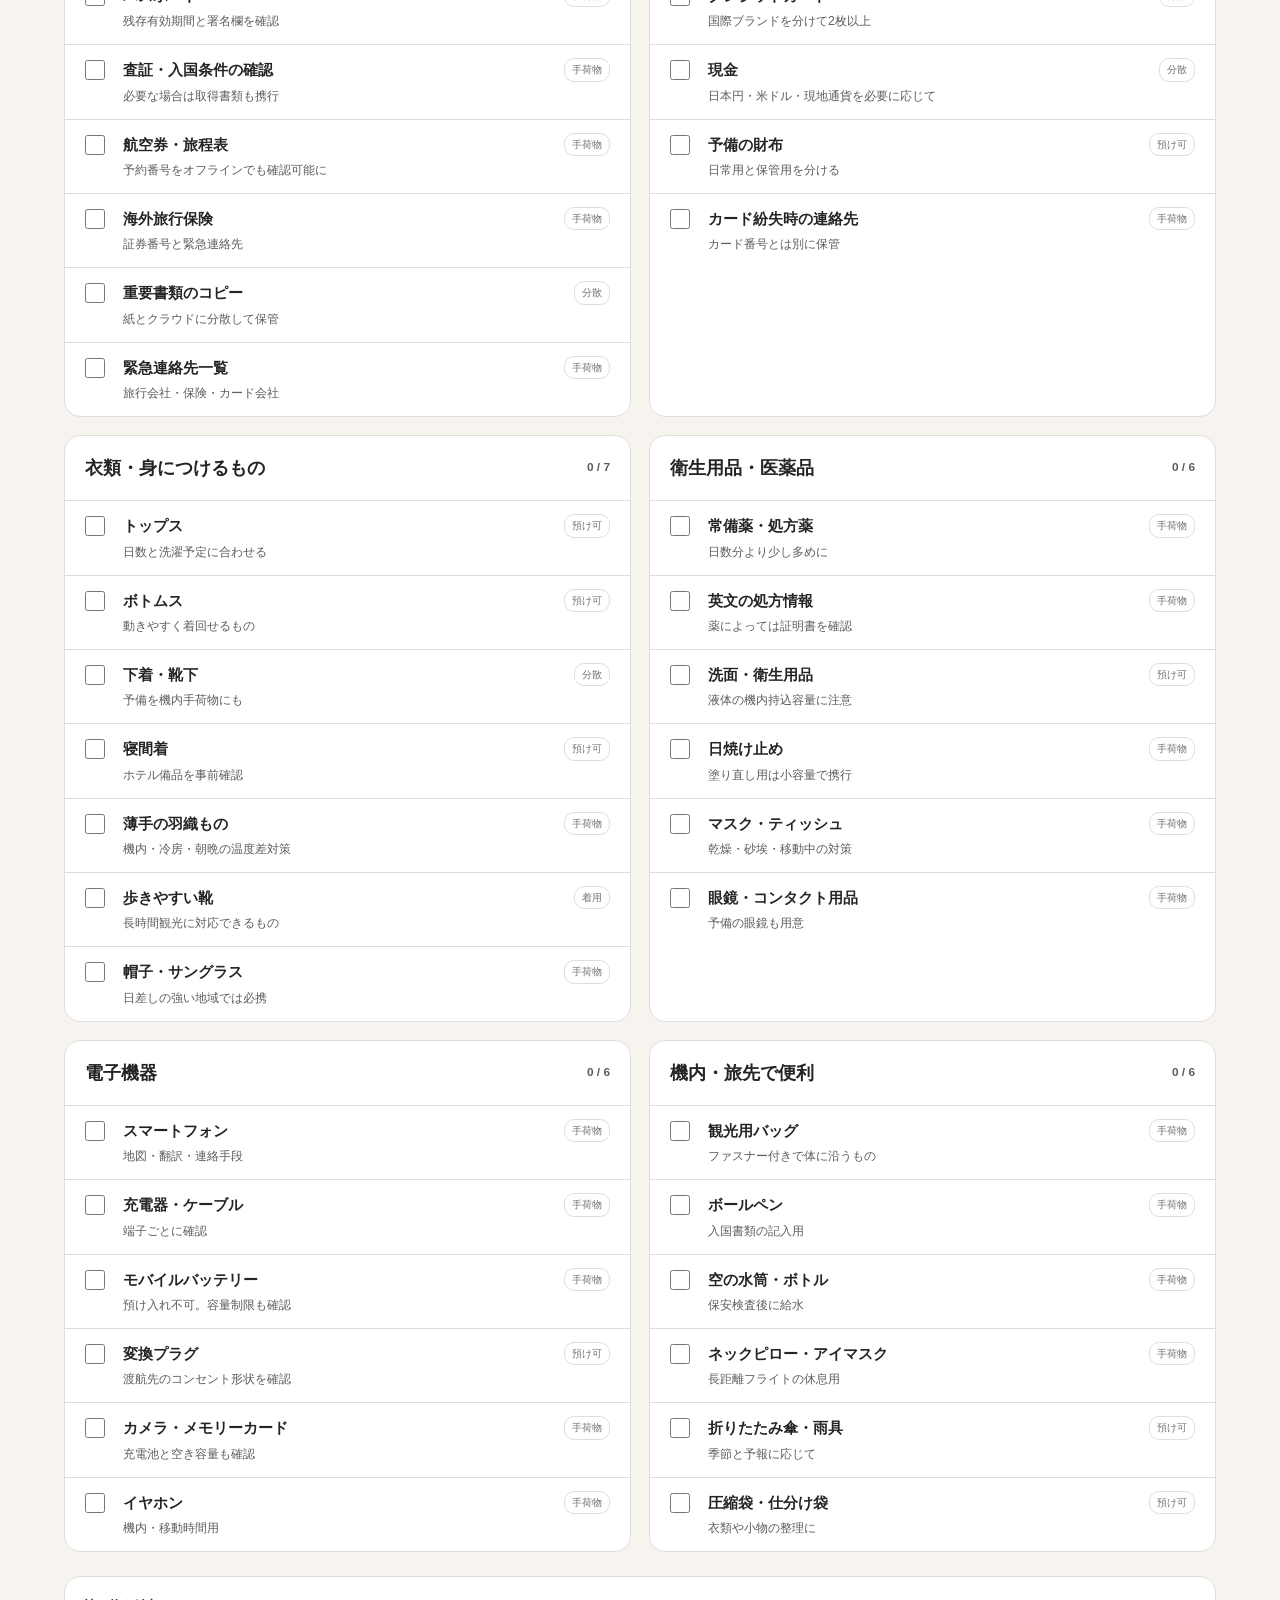
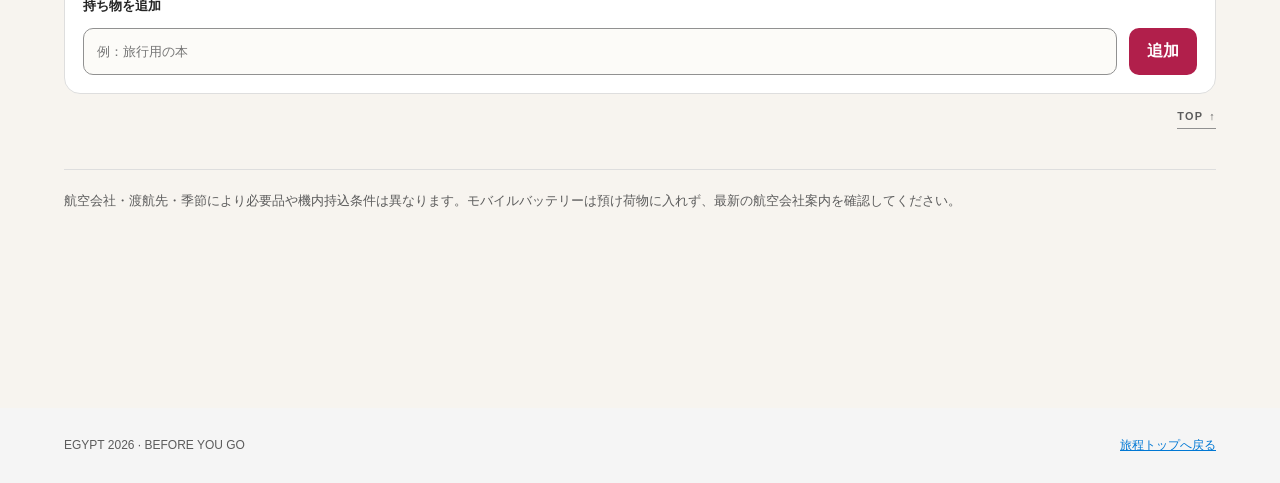
==== commit 93342ab3: "Add section top links" ====
--- a/checklist.html
+++ b/checklist.html
@@ -39,8 +39,8 @@
       --cp-highlight: rgba(177, 31, 75, 0.12);
     }
   </style>
-  <link rel="stylesheet" href="styles.css?v=20260817-9">
-  <script src="checklist.js?v=20260817-4" defer></script>
+  <link rel="stylesheet" href="styles.css?v=20260817-12">
+  <script src="checklist.js?v=20260817-5" defer></script>
 </head>
 <body class="checklist-page">
   <header class="checklist-header">
@@ -121,6 +121,9 @@
       <button class="add-button" type="submit">追加</button>
     </form>
 
+    <div class="checklist-top-row">
+      <a class="top-link" href="#packing-title" aria-label="持ち物チェックの先頭へ戻る">TOP <span aria-hidden="true">↑</span></a>
+    </div>
     <p class="checklist-note">航空会社・渡航先・季節により必要品や機内持込条件は異なります。モバイルバッテリーは預け荷物に入れず、最新の航空会社案内を確認してください。</p>
     </section>
   </main>
--- a/styles.css
+++ b/styles.css
@@ -62,7 +62,7 @@
   bottom: 0;
   left: var(--page-gutter);
   display: grid;
-  grid-template-columns: repeat(3, minmax(0, 1fr));
+  grid-template-columns: repeat(4, minmax(0, 1fr));
   background: var(--cp-panel-strong);
   color: var(--cp-text);
   border: 1px solid var(--cp-border);
@@ -73,12 +73,14 @@
 .hero-stats strong { color: var(--cp-accent); font-size: 2rem; line-height: 1; }
 .hero-stats span { color: var(--cp-text-muted); font-size: .85rem; font-weight: 700; }
 .hero-stats a { display: flex; align-items: center; justify-content: space-between; background: var(--cp-panel-strong); color: var(--cp-text); font-weight: 800; text-decoration: none; }
-.hero-stats a:nth-child(1) { color: #ffffff; background: #9a5b16; }
-.hero-stats a:nth-child(2) { color: #ffffff; background: #176b70; }
-.hero-stats a:nth-child(3) { color: var(--cp-accent-fg); background: var(--cp-accent); }
-.hero-stats a:nth-child(1):hover { background: #7d4710; }
-.hero-stats a:nth-child(2):hover { background: #10575b; }
-.hero-stats a:nth-child(3):hover { background: var(--cp-accent-hover); }
+.hero-stats > :nth-child(1) { color: #ffffff; background: #9a5b16; }
+.hero-stats > :nth-child(2) { color: #ffffff; background: #176b70; }
+.hero-stats > :nth-child(3) { color: #ffffff; background: #3f6672; }
+.hero-stats > :nth-child(4) { color: var(--cp-accent-fg); background: var(--cp-accent); }
+.hero-stats > :nth-child(1):hover { background: #7d4710; }
+.hero-stats > :nth-child(2):hover { background: #10575b; }
+.hero-stats > :nth-child(3):hover { background: #31535d; }
+.hero-stats > :nth-child(4):hover { background: var(--cp-accent-hover); }
 .hero-stats a span { color: currentColor; }
 
 .weather-panel { position: absolute; z-index: 3; right: var(--page-gutter); bottom: 120px; width: min(420px, 70vw); padding: 10px 12px 8px; background: var(--cp-panel); color: var(--cp-text); border: 1px solid var(--cp-border); backdrop-filter: blur(10px); }
@@ -106,8 +108,35 @@
 main > section { padding: 104px var(--page-gutter); }
 .section-heading { max-width: 760px; margin-bottom: 52px; }
 .section-heading.compact { margin-bottom: 34px; }
+.section-kicker-row { display: flex; align-items: center; justify-content: space-between; gap: 24px; }
+.section-kicker-row .eyebrow { margin-bottom: 12px; }
+.top-link { display: inline-flex; align-items: center; gap: 6px; margin-bottom: 12px; padding-bottom: 3px; border-bottom: 1px solid var(--cp-border-strong); color: var(--cp-text-muted); font-size: .68rem; font-weight: 800; letter-spacing: .12em; text-decoration: none; white-space: nowrap; }
+.top-link:hover { border-color: var(--cp-accent); color: var(--cp-accent); }
 .section-heading h2 { margin: 0; font-size: clamp(2.1rem, 4vw, 3.6rem); line-height: 1.12; letter-spacing: 0; }
 .section-heading > p:last-child { margin: 18px 0 0; color: var(--cp-text-muted); font-size: 1.02rem; }
+.currency { padding-top: 72px; padding-bottom: 72px; background: var(--cp-surface); border-top: 1px solid var(--cp-border); }
+.currency-heading { display: flex; align-items: end; justify-content: space-between; gap: 40px; margin-bottom: 32px; }
+.currency-heading h2 { margin: 0; font-size: clamp(2rem, 3.5vw, 3.2rem); line-height: 1.12; }
+.currency-heading h2 span { white-space: nowrap; }
+.currency-heading h2 + p { margin: 12px 0 0; color: var(--cp-text-muted); }
+.currency-status { display: flex; align-items: center; gap: 14px; flex: none; }
+.currency-status > span { color: var(--cp-text-muted); font-size: .72rem; white-space: nowrap; }
+.currency-refresh { display: inline-flex; align-items: center; gap: 6px; padding: 8px 11px; border: 1px solid var(--cp-border-strong); border-radius: .45rem; background: var(--cp-surface); font-size: .72rem; font-weight: 800; cursor: pointer; }
+.currency-refresh:hover:not(:disabled) { border-color: var(--cp-accent); color: var(--cp-accent); }
+.currency-refresh:disabled { opacity: .55; cursor: wait; }
+.currency-refresh.is-loading span { animation: weather-spin .8s linear infinite; }
+.currency-fields { display: grid; grid-template-columns: repeat(3, minmax(0, 1fr)); border-top: 1px solid var(--cp-border); border-left: 1px solid var(--cp-border); }
+.currency-fields > label { min-width: 0; padding: 20px; border-right: 1px solid var(--cp-border); border-bottom: 1px solid var(--cp-border); }
+.currency-fields label > span:first-child { display: flex; align-items: baseline; gap: 8px; color: var(--cp-text-muted); font-size: .75rem; }
+.currency-fields label > span:first-child strong { color: var(--cp-accent); font-size: .85rem; letter-spacing: .08em; }
+.currency-input { display: grid; grid-template-columns: auto minmax(0, 1fr); gap: 10px; align-items: baseline; margin-top: 12px; }
+.currency-input small { color: var(--cp-text-soft); font-size: 1rem; font-weight: 800; }
+.currency-input input { width: 100%; min-width: 0; padding: 0; border: 0; outline: 0; background: transparent; color: var(--cp-text); font: inherit; font-size: clamp(1.55rem, 3vw, 2.4rem); font-weight: 700; line-height: 1.2; font-variant-numeric: tabular-nums; }
+.currency-input:focus-within { box-shadow: inset 0 -2px var(--cp-accent); }
+.currency-meta { display: flex; justify-content: space-between; gap: 24px; margin-top: 14px; color: var(--cp-text-muted); font-size: .72rem; }
+.currency-meta p { margin: 0; }
+.currency-meta p:first-child { color: var(--cp-text); font-weight: 700; }
+.currency-meta a { color: var(--cp-link); white-space: nowrap; }
 .overview { background: var(--cp-bg-elevated); }
 .route { display: grid; grid-template-columns: repeat(4, minmax(0, 1fr)); gap: 16px; padding: 20px 0 42px; counter-reset: route-day; }
 .route-stop { position: relative; display: grid; grid-template-columns: 1fr auto; grid-template-rows: 148px auto auto auto; min-width: 0; padding: 0 18px 18px; overflow: hidden; border: 1px solid var(--cp-border); background: var(--cp-surface); color: var(--cp-text); text-align: left; cursor: pointer; transition: border-color .2s ease, transform .2s ease, box-shadow .2s ease; }
@@ -127,6 +156,8 @@
 .overview-bands p { margin: 8px 0 0; color: var(--cp-text-muted); font-size: .9rem; }
 
 .itinerary { padding-bottom: 56px; }
+.itinerary-extra { display: flex; align-items: center; width: fit-content; gap: 8px; margin: -46px 0 54px; padding: 0 0 5px; border: 0; border-bottom: 1px solid var(--cp-border-strong); background: transparent; color: var(--cp-text-muted); font-size: .76rem; font-weight: 700; cursor: pointer; }
+.itinerary-extra:hover { border-color: var(--cp-accent); color: var(--cp-accent); }
 .date-strip { display: grid; grid-template-columns: repeat(8, 1fr); border: 1px solid var(--cp-border); background: var(--cp-surface); }
 .date-button { min-width: 0; padding: 18px 8px; border: 0; border-right: 1px solid var(--cp-border); background: transparent; cursor: pointer; }
 .date-button:last-child { border-right: 0; }
@@ -232,6 +263,12 @@
 .check-item .bag { padding: 2px 7px; border: 1px solid var(--cp-border); border-radius: .625rem; color: var(--cp-text-soft); font-size: .65rem; white-space: nowrap; }
 .check-item:has(input:checked) strong { color: var(--cp-text-muted); text-decoration: line-through; }
 .check-item.is-hidden { display: none; }
+.custom-item-row { display: grid; grid-template-columns: minmax(0, 1fr) 46px; border-bottom: 1px solid var(--cp-border); }
+.custom-item-row.is-hidden { display: none; }
+.custom-item-row:last-child { border-bottom: 0; }
+.custom-item-row .check-item { border-bottom: 0; }
+.custom-delete { align-self: stretch; width: 46px; border: 0; border-left: 1px solid var(--cp-border); background: transparent; color: var(--cp-text-soft); font-size: 1.2rem; cursor: pointer; }
+.custom-delete:hover { background: var(--cp-accent-soft); color: var(--cp-danger); }
 .custom-panel { display: grid; grid-template-columns: 1fr auto; gap: 12px; margin-top: 24px; padding: 18px; border: 1px solid var(--cp-border); border-radius: 16px; background: var(--cp-surface); }
 .custom-panel label { grid-column: 1 / -1; font-size: .8rem; font-weight: 800; }
 .custom-panel input { min-width: 0; padding: 11px 13px; border: 1px solid var(--cp-border-strong); border-radius: .625rem; background: var(--cp-bg-elevated); color: var(--cp-text); }
@@ -240,6 +277,7 @@
 .empty-state { display: none; padding: 56px 20px; text-align: center; color: var(--cp-text-muted); }
 .empty-state.is-visible { display: block; }
 .checklist-note { margin: 28px 0 0; padding: 20px 0; border-top: 1px solid var(--cp-border); color: var(--cp-text-muted); font-size: .8rem; }
+.checklist-top-row { display: flex; justify-content: flex-end; margin-top: 14px; }
 
 .place-dialog { width: min(1040px, calc(100vw - 32px)); max-height: calc(100vh - 32px); padding: 0; overflow: hidden; border: 1px solid var(--cp-border); border-radius: 16px; background: var(--cp-surface); color: var(--cp-text); box-shadow: var(--cp-shadow); }
 .place-dialog::backdrop { background: var(--cp-overlay); backdrop-filter: blur(6px); }
@@ -262,6 +300,17 @@
 .place-meta span { display: block; color: var(--cp-accent); font-size: .65rem; font-weight: 800; letter-spacing: .1em; }
 .place-meta strong { display: block; margin-top: 5px; font-size: .85rem; }
 
+.arabic-dialog { width: min(720px, calc(100vw - 32px)); max-height: calc(100vh - 32px); padding: 0; overflow: hidden; border: 1px solid var(--cp-border); border-radius: 16px; background: var(--cp-surface); color: var(--cp-text); box-shadow: var(--cp-shadow); }
+.arabic-dialog::backdrop { background: var(--cp-overlay); backdrop-filter: blur(6px); }
+.arabic-content { max-height: calc(100vh - 34px); overflow-y: auto; padding: clamp(34px, 5vw, 56px); }
+.arabic-content h2 { margin: 0; font-size: clamp(2rem, 4vw, 3rem); line-height: 1.12; }
+.arabic-content h2 span { display: block; white-space: nowrap; }
+.arabic-phrases { margin: 32px 0 0; border-top: 1px solid var(--cp-border); }
+.arabic-phrases div { display: grid; grid-template-columns: minmax(150px, .8fr) minmax(0, 1.2fr); gap: 24px; padding: 15px 0; border-bottom: 1px solid var(--cp-border); }
+.arabic-phrases dt { color: var(--cp-text-muted); font-size: .85rem; }
+.arabic-phrases dd { margin: 0; color: var(--cp-accent); font-weight: 800; }
+.arabic-phrases small { display: block; margin-top: 3px; color: var(--cp-text-muted); font-size: .7rem; font-weight: 400; }
+
 :focus-visible { outline: 3px solid var(--cp-link); outline-offset: 3px; }
 body.dialog-open { overflow: hidden; }
 
@@ -269,7 +318,9 @@
   .topbar-meta span:last-child { display: none; }
   .hero { min-height: 760px; }
   .hero-content { width: min(620px, 72vw); }
-  .hero-stats { right: 24px; left: 24px; grid-template-columns: repeat(3, 1fr); }
+  .hero-stats { right: 24px; left: 24px; grid-template-columns: repeat(4, 1fr); }
+  .currency-heading { display: block; }
+  .currency-status { justify-content: space-between; margin-top: 20px; }
   .route { grid-template-columns: repeat(2, minmax(0, 1fr)); }
   .overview-bands { grid-template-columns: 1fr; }
   .overview-bands article { border-right: 0; border-bottom: 1px solid var(--cp-border); }
@@ -297,11 +348,13 @@
   .hero-content { width: 100%; margin-left: 0; padding: 32px 18px 120px 70px; }
   .hero h1 { font-size: clamp(2.7rem, 13vw, 3.2rem); }
   .hero-copy { font-size: .92rem; }
-  .hero-stats { right: 16px; left: 16px; grid-template-columns: repeat(3, 1fr); }
-  .hero-stats > * { min-height: 82px; padding: 15px 10px; }
+  .hero-stats { right: 16px; left: 16px; grid-template-columns: repeat(2, 1fr); }
+  .hero-stats > * { min-height: 58px; padding: 10px 12px; }
+  .hero-stats > *:nth-child(2) { border-right: 0; }
+  .hero-stats > *:nth-child(-n+2) { border-bottom: 1px solid var(--cp-border); }
   .hero-stats a { align-items: flex-start; font-size: .75rem; }
   .hero-stats a span { display: inline; font-size: .65rem; }
-  .weather-panel { right: 16px; bottom: 98px; left: 16px; width: auto; padding: 9px 10px 7px; }
+  .weather-panel { right: 16px; bottom: 132px; left: 16px; width: auto; padding: 9px 10px 7px; }
   .weather-heading { gap: 8px; margin-bottom: 6px; }
   .weather-heading h2 { font-size: .78rem; }
   .weather-actions { gap: 6px; }
@@ -312,6 +365,16 @@
   .weather-card strong { font-size: 1.1rem; }
   .weather-card p { overflow: hidden; font-size: .57rem; text-overflow: ellipsis; white-space: nowrap; }
   main > section { padding: 76px 20px; }
+  .itinerary-extra { margin-top: -30px; margin-bottom: 42px; }
+  .currency { padding-top: 54px; padding-bottom: 54px; }
+  .currency-heading { margin-bottom: 24px; }
+  .currency-status { align-items: flex-start; }
+  .currency-status > span { white-space: normal; }
+  .currency-fields { grid-template-columns: 1fr; }
+  .currency-fields > label { padding: 17px 18px; }
+  .currency-input { margin-top: 8px; }
+  .currency-meta { display: block; }
+  .currency-meta p + p { margin-top: 5px; }
   .section-heading { margin-bottom: 36px; }
   .route { grid-template-columns: 1fr; gap: 12px; }
   .route-stop { grid-template-rows: 124px auto auto auto; }
@@ -349,6 +412,9 @@
   .filter-group { justify-self: start; }
   .filter-button { padding: 7px 10px; }
   .checklist-group header, .check-item { padding-right: 18px; padding-left: 18px; }
+  .arabic-content { padding: 32px 22px; }
+  .arabic-content h2 { font-size: 1.75rem; }
+  .arabic-phrases div { grid-template-columns: 1fr; gap: 3px; padding: 13px 0; }
   .place-dialog { width: calc(100vw - 16px); max-height: calc(100vh - 16px); }
   .dialog-content { padding: 32px 24px; }
 }
